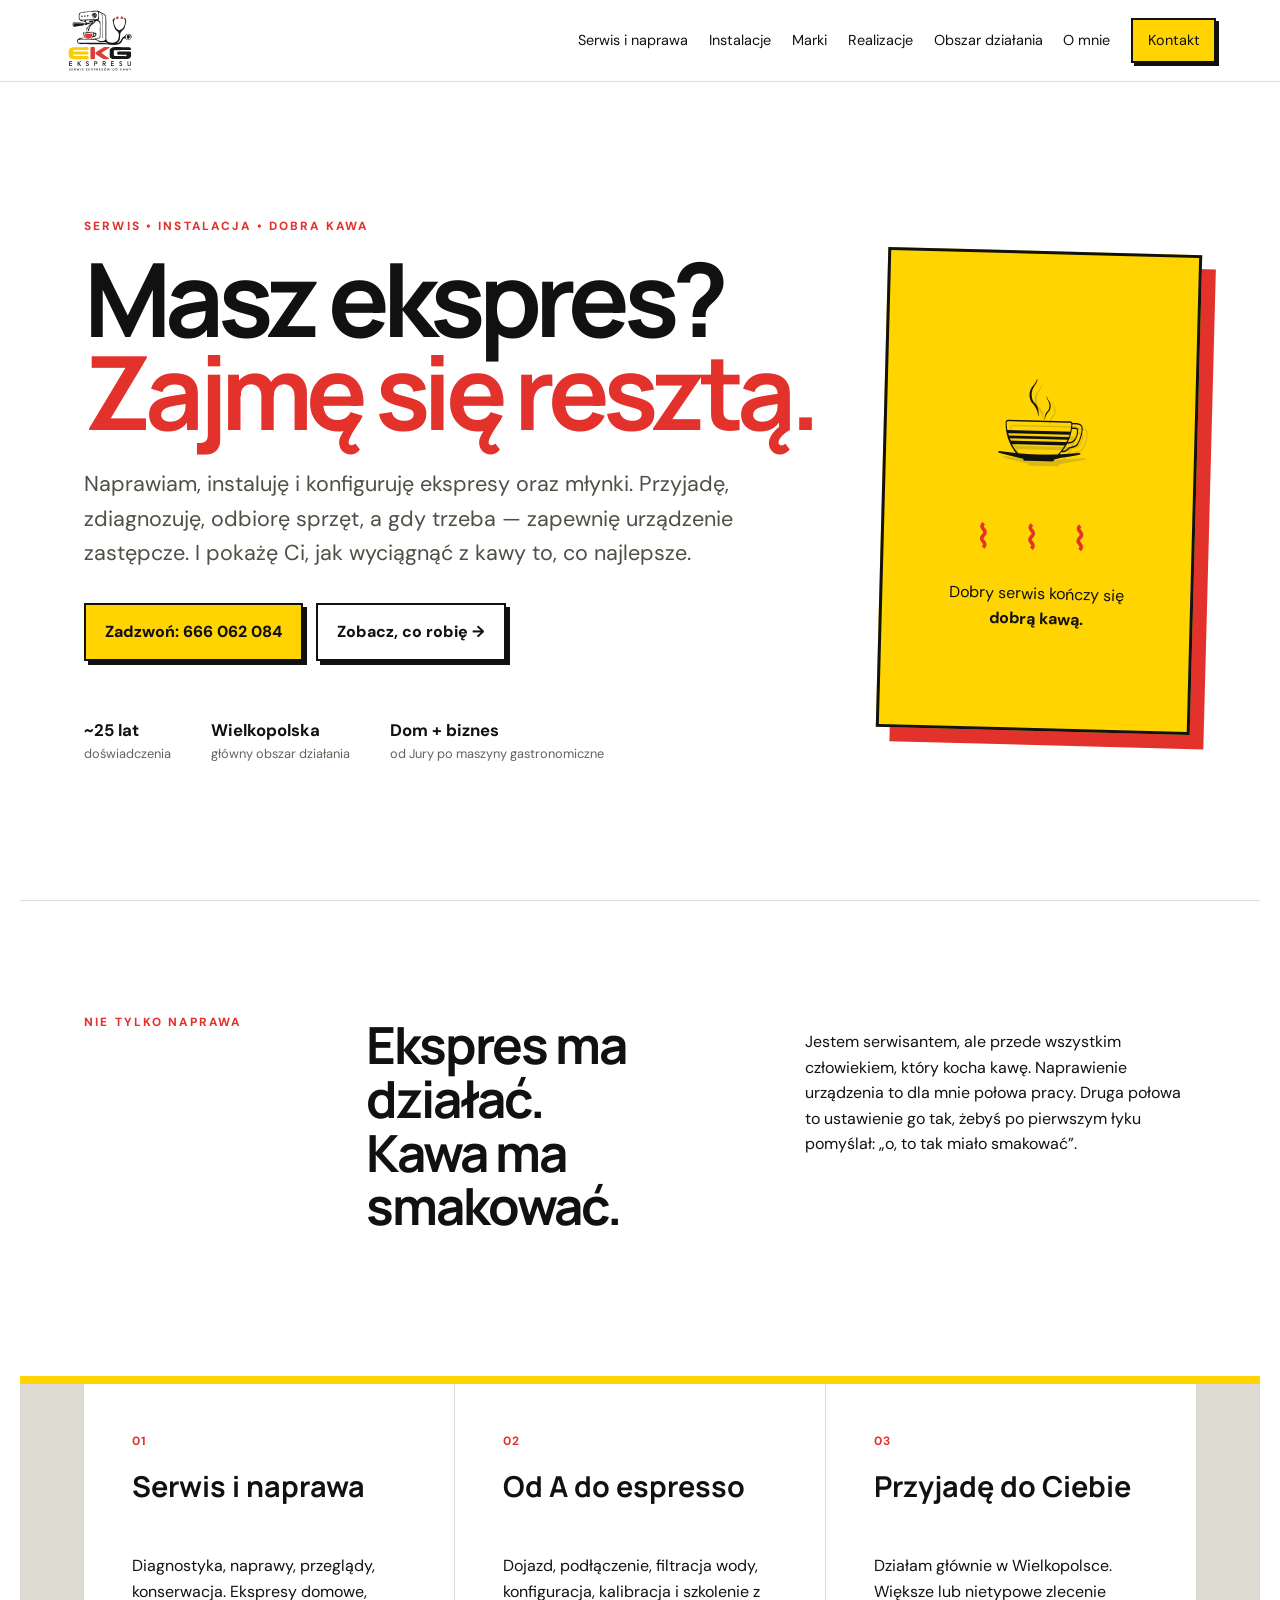
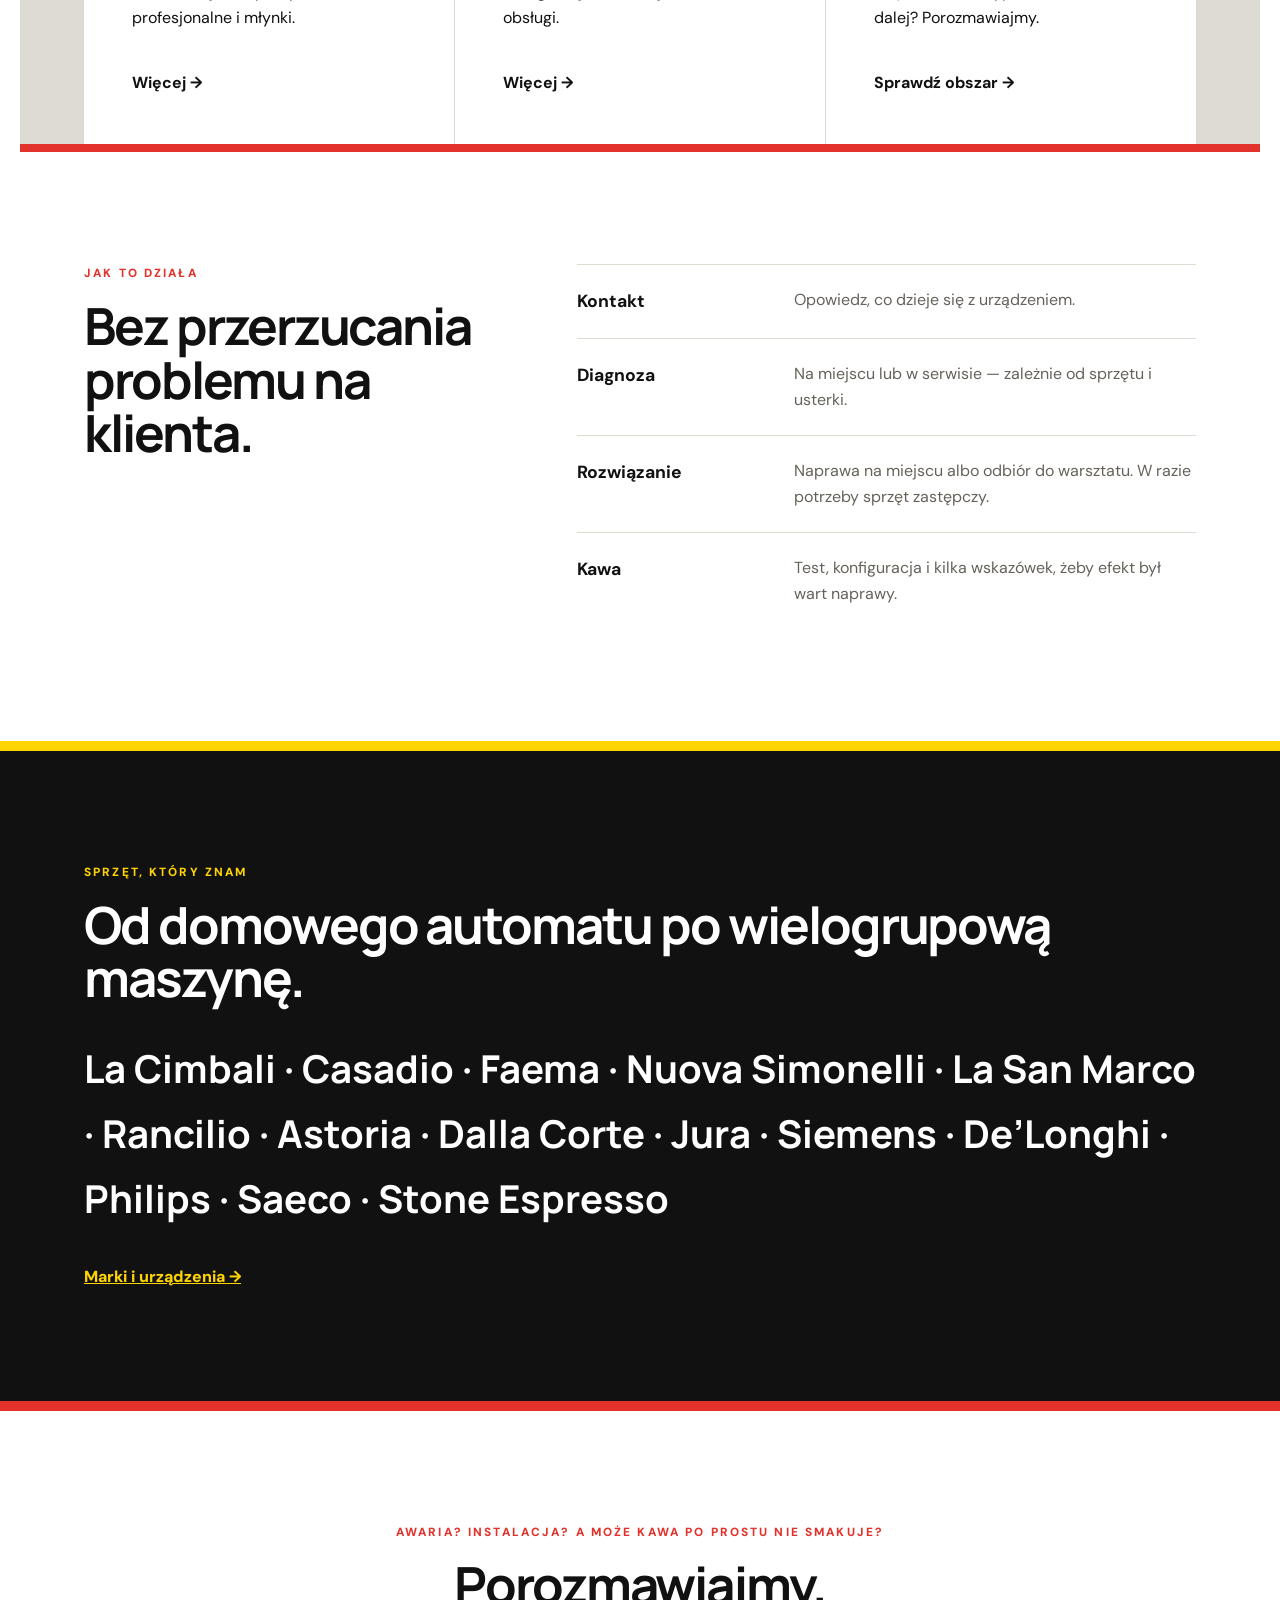
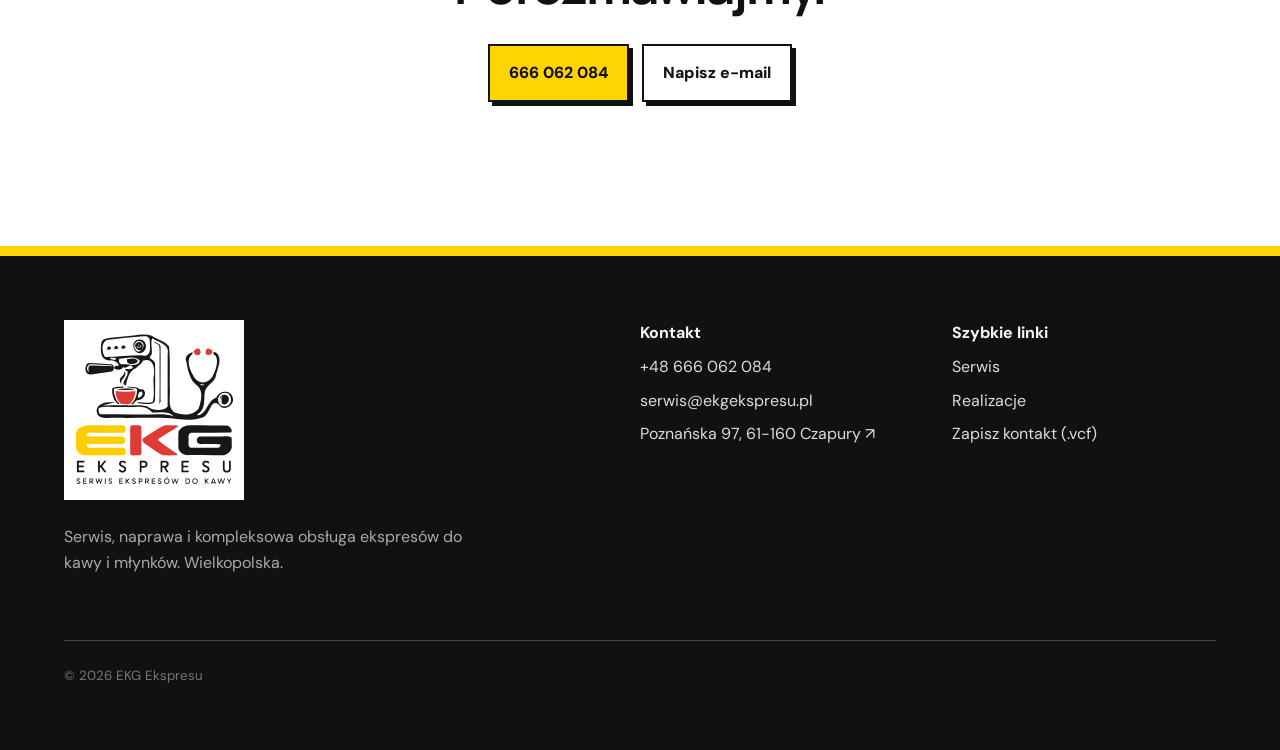
==== index.html @ e3f35ef1 "Zapisz początkową wersję strony z logo EKG Ekspresu" ====
<!doctype html><html lang="pl"><head><meta charset="utf-8"><meta name="viewport" content="width=device-width,initial-scale=1"><link rel="stylesheet" href="assets/css/style.css"><link rel="icon" href="data:image/svg+xml,<svg xmlns=%22http://www.w3.org/2000/svg%22 viewBox=%220 0 100 100%22><text y=%22.9em%22 font-size=%2290%22>☕</text></svg>"><script defer src="assets/js/main.js"></script><title>EKG Ekspresu — serwis ekspresów do kawy | Wielkopolska</title><meta name="description" content="Serwis, naprawa, instalacja i kompleksowa obsługa ekspresów do kawy i młynków. Prawie 25 lat doświadczenia. Wielkopolska."><link rel="canonical" href="https://ekgekspresu.pl/"><meta property="og:title" content="EKG Ekspresu — serwis ekspresów do kawy | Wielkopolska"><meta property="og:description" content="Serwis, naprawa, instalacja i kompleksowa obsługa ekspresów do kawy i młynków. Prawie 25 lat doświadczenia. Wielkopolska."><meta property="og:type" content="website"><meta property="og:url" content="https://ekgekspresu.pl/"><script type="application/ld+json">{"@context":"https://schema.org","@type":"LocalBusiness","name":"EKG Ekspresu","url":"https://ekgekspresu.pl","telephone":"+48666062084","email":"serwis@ekgekspresu.pl","address":{"@type":"PostalAddress","streetAddress":"Poznańska 97","postalCode":"61-160","addressLocality":"Czapury","addressCountry":"PL"},"areaServed":{"@type":"AdministrativeArea","name":"Wielkopolskie"},"description":"Serwis, naprawa, instalacja i kompleksowa obsługa ekspresów do kawy oraz młynków."}</script></head><body><header><a class="brand" href="index.html" aria-label="EKG Ekspresu — strona główna"><img class="brand-logo" src="assets/img/logo.svg" alt="EKG Ekspresu" width="1254" height="1254"></a><button class="menu" aria-label="Otwórz menu" aria-expanded="false">☰</button><nav><a href="serwis.html">Serwis i naprawa</a><a href="instalacje.html">Instalacje</a><a href="marki.html">Marki</a><a href="realizacje.html">Realizacje</a><a href="obszar.html">Obszar działania</a><a href="o-mnie.html">O mnie</a><a class="nav-cta" href="kontakt.html">Kontakt</a></nav></header><main>
<section class="hero"><div><p class="eyebrow">SERWIS • INSTALACJA • DOBRA KAWA</p><h1>Masz ekspres?<br><em>Zajmę się resztą.</em></h1><p class="lead">Naprawiam, instaluję i konfiguruję ekspresy oraz młynki. Przyjadę, zdiagnozuję, odbiorę sprzęt, a gdy trzeba — zapewnię urządzenie zastępcze. I pokażę Ci, jak wyciągnąć z kawy to, co najlepsze.</p><div class="actions"><a class="btn primary" href="tel:+48666062084">Zadzwoń: 666 062 084</a><a class="btn" href="serwis.html">Zobacz, co robię →</a></div><div class="stats"><div><b>~25 lat</b><span>doświadczenia</span></div><div><b>Wielkopolska</b><span>główny obszar działania</span></div><div><b>Dom + biznes</b><span>od Jury po maszyny gastronomiczne</span></div></div></div><div class="hero-art"><div class="cup">☕</div><span class="steam">⌇ ⌇ ⌇</span><p>Dobry serwis kończy się<br><strong>dobrą kawą.</strong></p></div></section>
<section class="intro"><p class="eyebrow">NIE TYLKO NAPRAWA</p><h2>Ekspres ma działać.<br>Kawa ma smakować.</h2><p>Jestem serwisantem, ale przede wszystkim człowiekiem, który kocha kawę. Naprawienie urządzenia to dla mnie połowa pracy. Druga połowa to ustawienie go tak, żebyś po pierwszym łyku pomyślał: „o, to tak miało smakować”.</p></section>
<section class="cards"><a href="serwis.html" class="card"><span>01</span><h3>Serwis i naprawa</h3><p>Diagnostyka, naprawy, przeglądy, konserwacja. Ekspresy domowe, profesjonalne i młynki.</p><b>Więcej →</b></a><a href="instalacje.html" class="card"><span>02</span><h3>Od A do espresso</h3><p>Dojazd, podłączenie, filtracja wody, konfiguracja, kalibracja i szkolenie z obsługi.</p><b>Więcej →</b></a><a href="obszar.html" class="card"><span>03</span><h3>Przyjadę do Ciebie</h3><p>Działam głównie w Wielkopolsce. Większe lub nietypowe zlecenie dalej? Porozmawiajmy.</p><b>Sprawdź obszar →</b></a></section>
<section class="process"><div><p class="eyebrow">JAK TO DZIAŁA</p><h2>Bez przerzucania problemu na klienta.</h2></div><ol><li><b>Kontakt</b><span>Opowiedz, co dzieje się z urządzeniem.</span></li><li><b>Diagnoza</b><span>Na miejscu lub w serwisie — zależnie od sprzętu i usterki.</span></li><li><b>Rozwiązanie</b><span>Naprawa na miejscu albo odbiór do warsztatu. W razie potrzeby sprzęt zastępczy.</span></li><li><b>Kawa</b><span>Test, konfiguracja i kilka wskazówek, żeby efekt był wart naprawy.</span></li></ol></section>
<section class="brands"><p class="eyebrow">SPRZĘT, KTÓRY ZNAM</p><h2>Od domowego automatu po wielogrupową maszynę.</h2><div class="brandcloud">La Cimbali · Casadio · Faema · Nuova Simonelli · La San Marco · Rancilio · Astoria · Dalla Corte · Jura · Siemens · De’Longhi · Philips · Saeco · Stone Espresso</div><a class="textlink" href="marki.html">Marki i urządzenia →</a></section>
<section class="cta"><p class="eyebrow">AWARIA? INSTALACJA? A MOŻE KAWA PO PROSTU NIE SMAKUJE?</p><h2>Porozmawiajmy.</h2><div class="actions"><a class="btn primary" href="tel:+48666062084">666 062 084</a><a class="btn" href="mailto:serwis@ekgekspresu.pl">Napisz e-mail</a></div></section></main><footer><div><a class="brand" href="index.html"><img class="brand-logo" src="assets/img/logo.svg" alt="EKG Ekspresu" width="1254" height="1254"></a><p>Serwis, naprawa i kompleksowa obsługa ekspresów do kawy i młynków. Wielkopolska.</p></div><div><strong>Kontakt</strong><a href="tel:+48666062084">+48 666 062 084</a><a href="mailto:serwis@ekgekspresu.pl">serwis@ekgekspresu.pl</a><a href="https://www.google.com/maps/search/?api=1&amp;query=Pozna%C5%84ska+97%2C+61-160+Czapury" target="_blank" rel="noopener noreferrer">Poznańska 97, 61-160 Czapury ↗</a></div><div><strong>Szybkie linki</strong><a href="serwis.html">Serwis</a><a href="realizacje.html">Realizacje</a><a href="kontakt.vcf" download>Zapisz kontakt (.vcf)</a></div><small>© <span id="year"></span> EKG Ekspresu</small></footer></body></html>
---- assets/css/style.css ----
@import url('https://fonts.googleapis.com/css2?family=DM+Sans:wght@400;500;600;700&family=Manrope:wght@600;700;800&display=swap');
:root{--ink:#111111;--paper:#ffffff;--cream:#fff9df;--yellow:#ffd400;--accent:#e3312b;--muted:#66625b;--line:#dedbd2;--dark:#111111}*{box-sizing:border-box}html{scroll-behavior:smooth}body{margin:0;background:var(--paper);color:var(--ink);font-family:'DM Sans',system-ui,sans-serif;line-height:1.6}header{height:82px;display:flex;align-items:center;justify-content:space-between;padding:0 5vw;border-bottom:1px solid var(--line);position:sticky;top:0;background:rgba(255,255,255,.96);backdrop-filter:blur(12px);z-index:20}.brand{font-family:Manrope,sans-serif;font-weight:800;font-size:1.25rem;color:var(--ink);text-decoration:none}.pulse{color:var(--accent)}nav{display:flex;gap:1.3rem;align-items:center}nav a{color:var(--ink);text-decoration:none;font-size:.9rem}.nav-cta{border:2px solid var(--ink);padding:.55rem .9rem;background:var(--yellow);box-shadow:3px 3px 0 var(--ink)}.menu{display:none;background:none;border:0;font-size:1.6rem}.hero,.subhero,.intro,.cards,.process,.brands,.cta,.servicegrid,.twocol,.note,.gallery,.mapwrap,.story,.contactgrid,.contacttip,.quote{max-width:1240px;margin:auto;padding:7rem 5vw}.hero{min-height:calc(100vh - 82px);display:grid;grid-template-columns:1.4fr .6fr;gap:4rem;align-items:center}.eyebrow{font-size:.74rem;letter-spacing:.18em;font-weight:800;color:var(--accent);margin:0 0 1rem}.hero h1,.subhero h1{font-family:Manrope,sans-serif;font-size:clamp(3.4rem,8vw,7.8rem);line-height:.91;letter-spacing:-.065em;margin:.1em 0 .28em}.subhero h1{font-size:clamp(3rem,7vw,6.6rem)}em{font-style:normal;color:var(--accent)}.lead{font-size:clamp(1.05rem,1.8vw,1.35rem);max-width:780px;color:#514d47}.actions{display:flex;gap:.8rem;flex-wrap:wrap;margin:2rem 0}.btn{display:inline-block;border:2px solid var(--ink);padding:.9rem 1.2rem;color:var(--ink);text-decoration:none;font-weight:800;background:white;box-shadow:4px 4px 0 var(--ink);transition:transform .15s,box-shadow .15s}.btn:hover{transform:translate(2px,2px);box-shadow:2px 2px 0 var(--ink)}.btn.primary{background:var(--yellow);color:var(--ink)}.stats{display:flex;gap:2.5rem;margin-top:3.5rem}.stats div{display:flex;flex-direction:column}.stats b{font-size:1.05rem}.stats span{font-size:.8rem;color:var(--muted)}.hero-art{height:480px;background:var(--yellow);color:var(--ink);border:3px solid var(--ink);display:flex;flex-direction:column;align-items:center;justify-content:center;transform:rotate(1.5deg);box-shadow:14px 14px 0 var(--accent)}.cup{font-size:7rem}.steam{font-size:2rem;letter-spacing:.4em;color:var(--accent);font-weight:800}.hero-art p{text-align:center}.intro{display:grid;grid-template-columns:.6fr 1fr 1fr;gap:3rem;border-top:1px solid var(--line)}h2{font-family:Manrope,sans-serif;font-size:clamp(2rem,4vw,3.5rem);line-height:1.05;letter-spacing:-.04em;margin:.1em 0 .6em}.cards{display:grid;grid-template-columns:repeat(3,1fr);gap:1px;background:var(--line);padding-top:0;padding-bottom:0}.card{background:var(--paper);padding:3rem;color:var(--ink);text-decoration:none;min-height:360px;display:flex;flex-direction:column}.card span,.worktext span{font-size:.75rem;color:var(--accent);font-weight:700;letter-spacing:.12em}.card h3{font-family:Manrope;font-size:1.8rem;margin-top:auto}.card b{margin-top:1.5rem}.process{display:grid;grid-template-columns:.8fr 1.2fr;gap:5rem}.process ol{list-style:none;margin:0;padding:0;counter-reset:x}.process li{padding:1.4rem 0;border-top:1px solid var(--line);display:grid;grid-template-columns:1fr 2fr;gap:1rem}.process li b{font-size:1.1rem}.process li span{color:var(--muted)}.brands{background:var(--dark);color:white;max-width:none;padding-left:max(5vw,calc((100vw - 1240px)/2 + 5vw));padding-right:max(5vw,calc((100vw - 1240px)/2 + 5vw))}.brandcloud{font-family:Manrope;font-weight:700;font-size:clamp(1.5rem,3vw,2.6rem);line-height:1.7;color:#d8d0c4}.textlink{display:inline-block;margin-top:2rem;color:white}.cta{text-align:center}.cta .actions{justify-content:center}.subhero{padding-bottom:4rem}.servicegrid{display:grid;grid-template-columns:repeat(2,1fr);gap:1px;background:var(--line);padding-top:0;padding-bottom:0}.servicegrid article{background:var(--paper);padding:3rem}.servicegrid h2{font-size:2rem}.twocol{display:grid;grid-template-columns:1fr 1fr;gap:5rem}.brandlist{display:flex;flex-wrap:wrap;gap:.7rem}.brandlist span{border:2px solid var(--ink);padding:.8rem 1rem;background:var(--yellow);font-weight:700}.note{padding-top:1rem;color:var(--muted);font-size:.9rem}.quote blockquote{font-family:Manrope;font-size:clamp(2rem,5vw,4rem);line-height:1.1;margin:0;border-left:8px solid var(--accent);padding-left:2rem}.gallery{display:grid;gap:3rem}.work{display:grid;grid-template-columns:1fr 1fr 1.2fr;gap:1px;background:var(--line)}.placeholder{min-height:330px;background:var(--yellow);border:2px solid var(--ink);display:flex;align-items:center;justify-content:center;flex-direction:column;font-family:Manrope;font-size:2rem}.placeholder small{font:400 .8rem 'DM Sans';color:var(--muted)}.worktext{background:var(--paper);padding:2rem}.worktext h2{font-size:1.8rem}.mapwrap{display:grid;grid-template-columns:1.2fr .8fr;gap:4rem;align-items:center}.map{height:520px;background:#fff7c2;position:relative;overflow:hidden;border:1px solid var(--line)}.region{position:absolute;inset:18% 13%;border:4px solid var(--accent);background:rgba(255,212,0,.38);border-radius:47% 53% 56% 44%;display:grid;place-items:center;font:800 2rem Manrope;color:#8d8477;transform:rotate(-7deg)}.pin{position:absolute;background:var(--ink);color:white;padding:.35rem .55rem;font-size:.75rem;z-index:2}.p1{left:47%;top:43%}.p2{left:52%;top:52%}.p3{left:28%;top:25%}.story{display:grid;grid-template-columns:.8fr 1.2fr;gap:5rem}.portrait{min-height:600px;background:var(--yellow);color:var(--ink);border:3px solid var(--ink);box-shadow:12px 12px 0 var(--accent);display:grid;place-items:center;text-align:center;font:800 2rem Manrope}.portrait small{font:400 .8rem 'DM Sans';color:#aaa}.story h2{font-size:3rem}.signature{font:700 1.5rem Manrope;margin-top:3rem}.signature span{font-size:.9rem;color:var(--accent)}.contactgrid{display:grid;grid-template-columns:1fr 1fr;gap:1px;background:var(--line);padding-top:0;padding-bottom:0}.contactgrid>a,.contactgrid>div{background:var(--paper);padding:3rem;display:flex;flex-direction:column;text-decoration:none;color:var(--ink)}.contactgrid span{font-size:.72rem;letter-spacing:.15em;color:var(--accent);font-weight:700}.contactgrid b{font:700 clamp(1.3rem,2.5vw,2rem) Manrope;margin:.6rem 0}.contactgrid small{color:var(--muted)}footer{background:var(--dark);color:#f7f7f7;border-top:10px solid var(--yellow);padding:4rem 5vw;display:grid;grid-template-columns:2fr 1fr 1fr;gap:3rem}footer .brand{color:white}footer div{display:flex;flex-direction:column;gap:.5rem}footer a{color:#ddd;text-decoration:none}footer p{max-width:430px;color:#aaa}footer small{grid-column:1/-1;border-top:1px solid #444;padding-top:1.5rem;color:#777}
@media(max-width:900px){header{height:70px}.menu{display:block}nav{display:none;position:absolute;top:70px;left:0;right:0;background:var(--paper);padding:1.5rem 5vw;flex-direction:column;align-items:stretch;border-bottom:1px solid var(--line)}nav.open{display:flex}.hero{grid-template-columns:1fr;padding-top:4rem}.hero-art{height:300px}.stats{gap:1rem;flex-wrap:wrap}.intro,.process,.twocol,.mapwrap,.story{grid-template-columns:1fr}.cards,.servicegrid{grid-template-columns:1fr}.work{grid-template-columns:1fr 1fr}.worktext{grid-column:1/-1}.contactgrid{grid-template-columns:1fr}.portrait{min-height:420px}footer{grid-template-columns:1fr}.hero,.subhero,.intro,.process,.brands,.cta,.servicegrid,.twocol,.note,.gallery,.mapwrap,.story,.contactgrid,.contacttip,.quote{padding-left:6vw;padding-right:6vw}}@media(max-width:560px){.hero h1,.subhero h1{font-size:3.25rem}.hero,.subhero,.intro,.process,.brands,.cta,.twocol,.note,.gallery,.mapwrap,.story,.contacttip,.quote{padding-top:4.5rem;padding-bottom:4.5rem}.stats{display:grid;grid-template-columns:1fr 1fr}.work{grid-template-columns:1fr}.worktext{grid-column:auto}.placeholder{min-height:240px}.story h2{font-size:2.2rem}.map{height:360px}.contactgrid>a,.contactgrid>div,.card,.servicegrid article{padding:2rem}footer{padding:3rem 6vw}}

/* Identyfikacja v2: żółty / czerwony / czarny / biały */
.brand{letter-spacing:-.035em}.brand .pulse{display:inline-block;background:var(--accent);color:white;padding:.08em .28em;transform:skew(-6deg);margin-right:.12em}.hero h1 em,.subhero h1 em{color:var(--accent)}.hero-art .cup{filter:grayscale(1);text-shadow:5px 5px 0 rgba(227,49,43,.22)}.cards{border-top:8px solid var(--yellow);border-bottom:8px solid var(--accent)}.card:hover{background:var(--cream)}.brands{border-top:10px solid var(--yellow);border-bottom:10px solid var(--accent)}.brands .eyebrow{color:var(--yellow)}.brands .brandcloud{color:white}.textlink{color:var(--yellow);font-weight:800}.quote blockquote{border-left-color:var(--accent)}::selection{background:var(--yellow);color:var(--ink)}

/* OpenStreetMap */
.osm-map{background:#eee;border:3px solid var(--ink);box-shadow:8px 8px 0 var(--yellow);height:auto;min-height:520px;display:flex;flex-direction:column;overflow:hidden}
.osm-map iframe{display:block;width:100%;height:480px;border:0;flex:1;min-height:480px}
.map-credit{margin:0;padding:.75rem 1rem;background:var(--paper);border-top:2px solid var(--ink);font-size:.82rem}
.map-credit a{color:var(--ink);font-weight:800;text-decoration:none}
.map-credit a:hover{text-decoration:underline}
@media(max-width:560px){.osm-map{min-height:390px}.osm-map iframe{height:350px;min-height:350px}}

/* Oryginalne logo EKG Ekspresu */
.brand{display:inline-flex;align-items:center;flex-shrink:0;line-height:1}
.brand-logo{display:block;width:72px;height:auto;aspect-ratio:1;object-fit:contain}
footer .brand{align-self:flex-start}
footer .brand-logo{width:180px}
@media(max-width:1100px) and (min-width:901px){nav{gap:.7rem}nav a{font-size:.8rem}}
@media(max-width:900px){header .brand-logo{width:62px}}
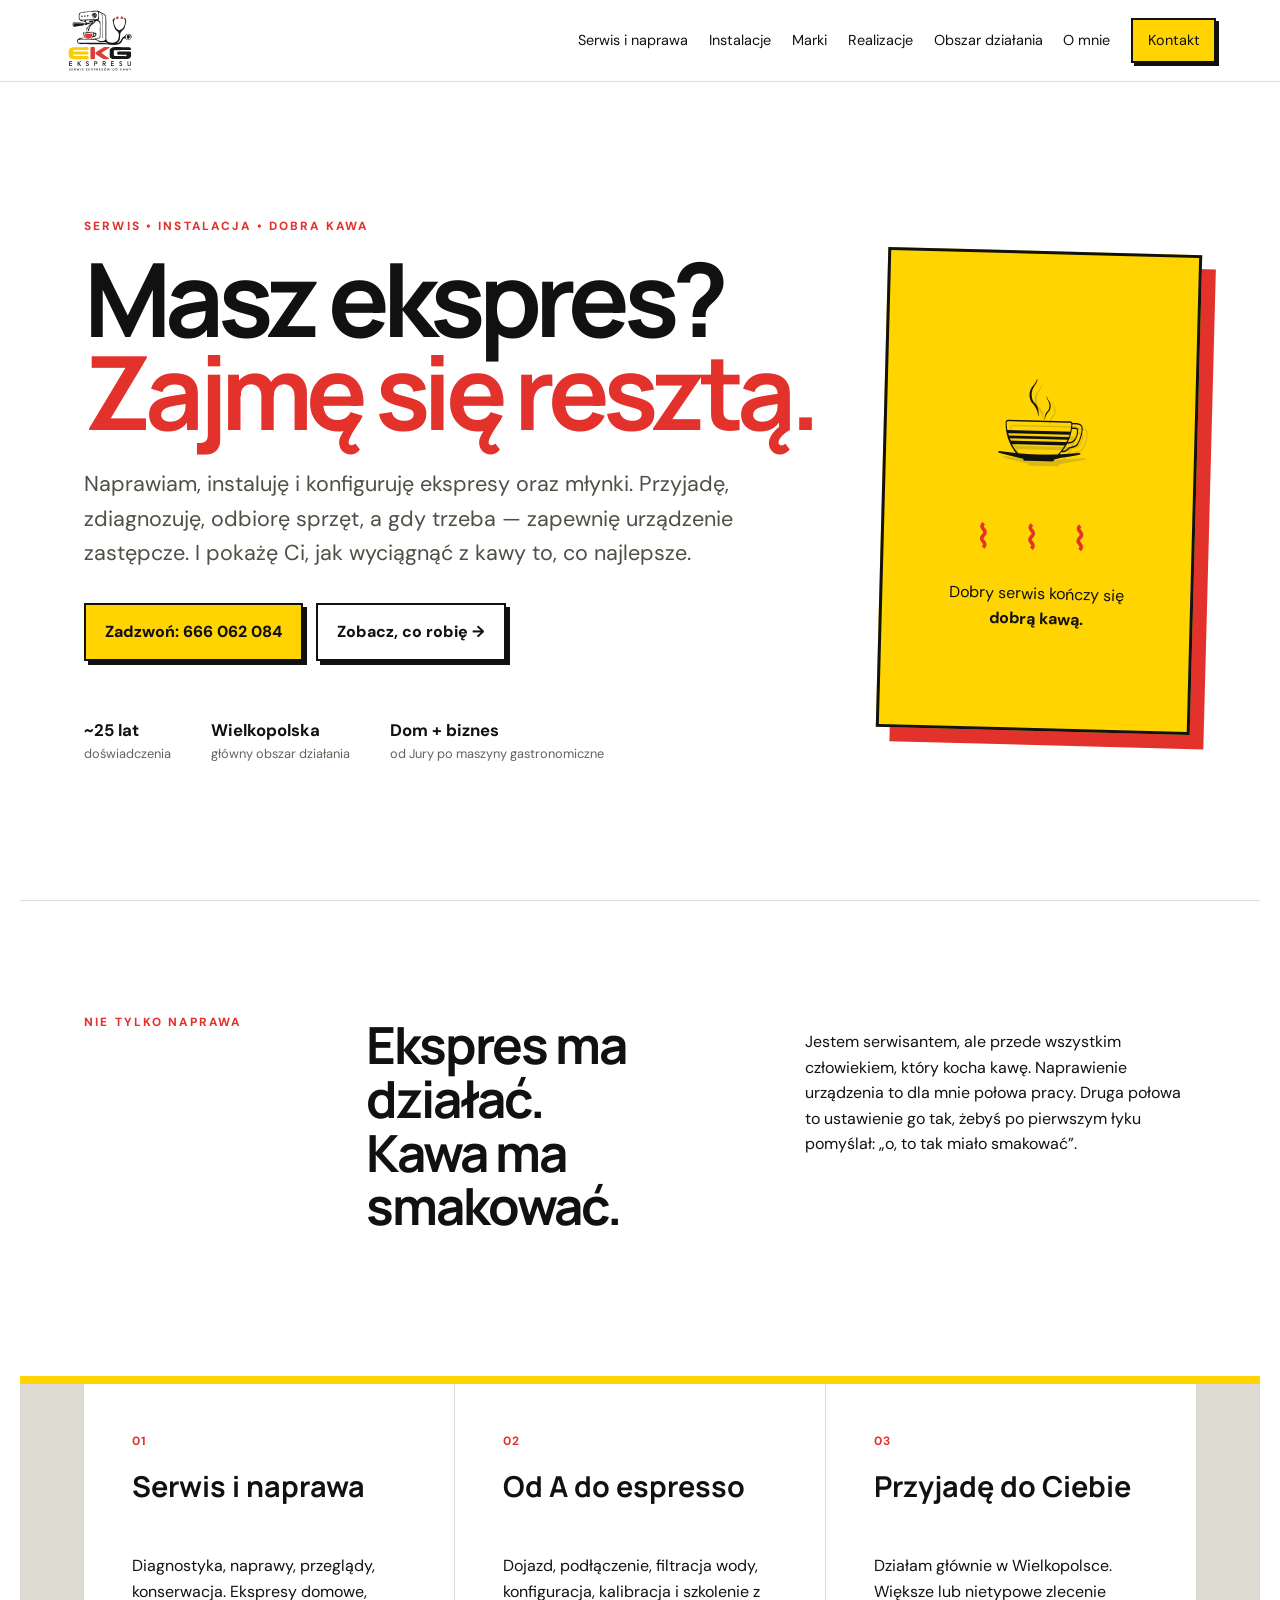
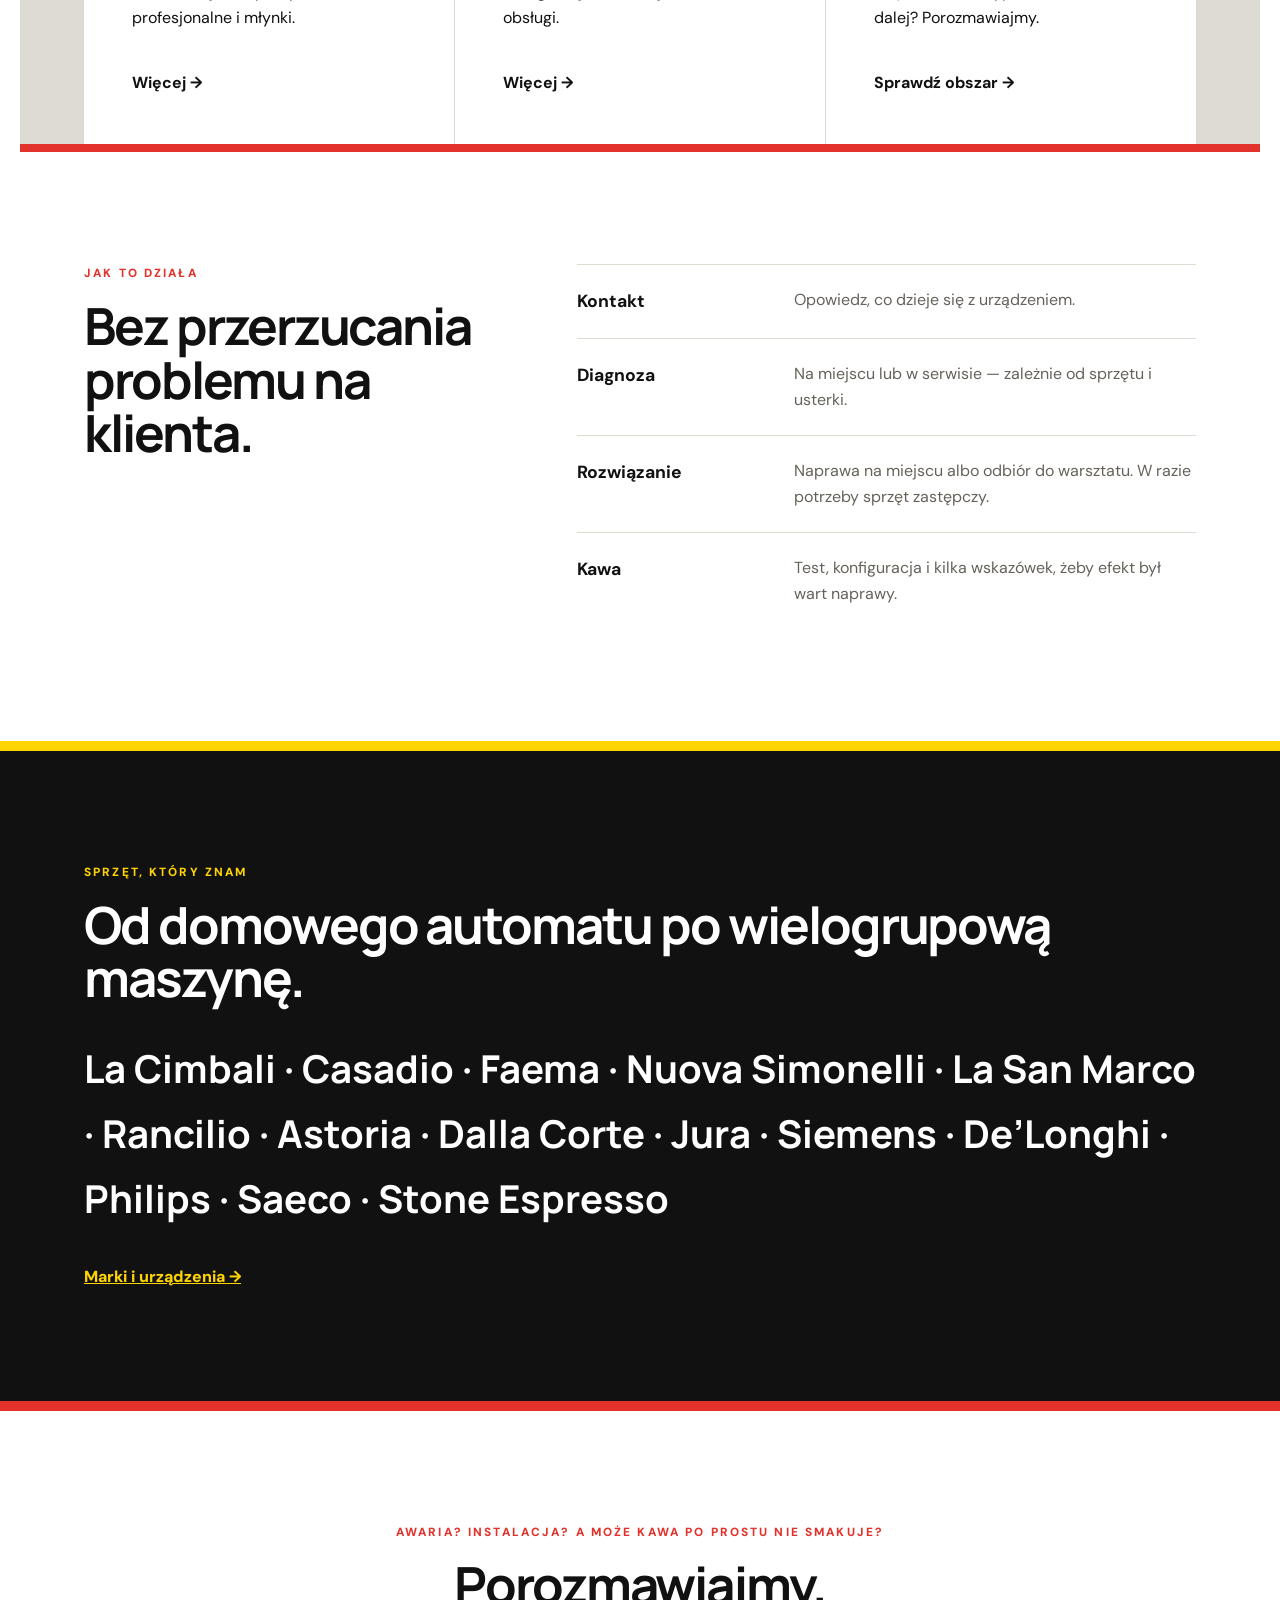
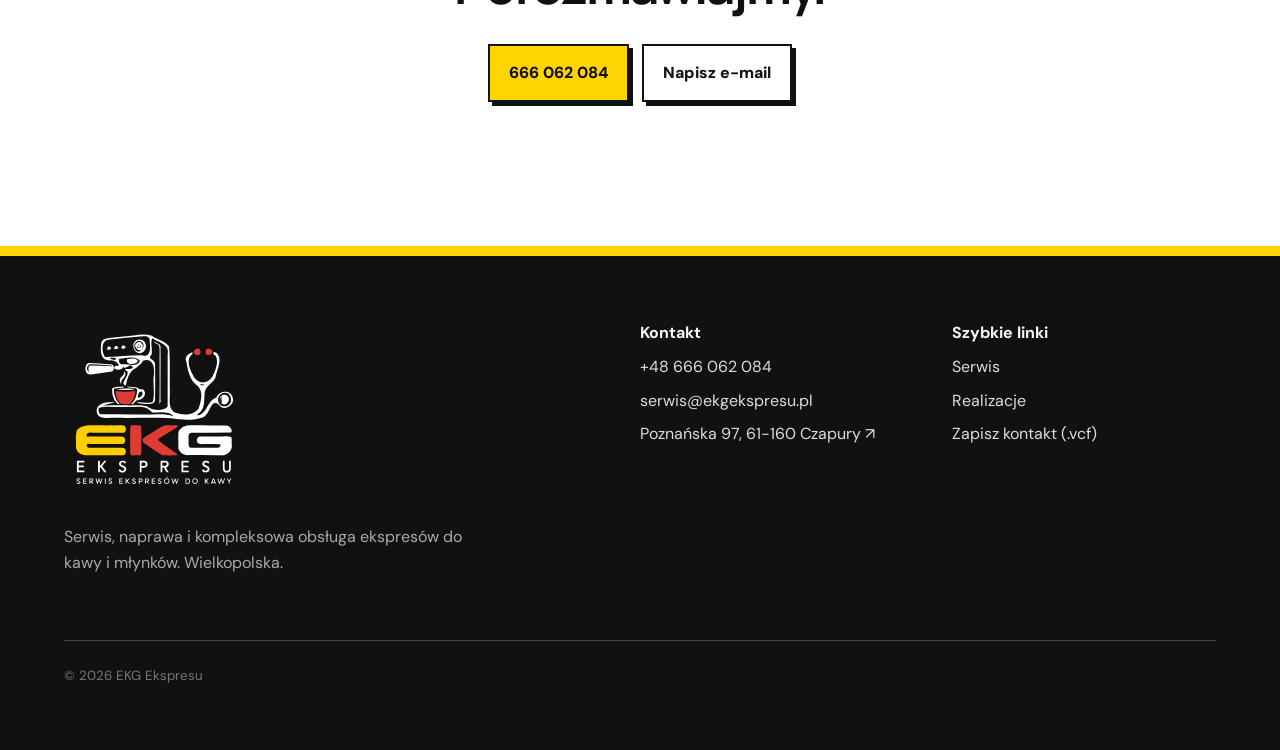
==== commit 0324cca1: "Dodaj logo na czarnym tle z białymi elementami w stopce" ====
--- a/index.html
+++ b/index.html
@@ -4,4 +4,4 @@
 <section class="cards"><a href="serwis.html" class="card"><span>01</span><h3>Serwis i naprawa</h3><p>Diagnostyka, naprawy, przeglądy, konserwacja. Ekspresy domowe, profesjonalne i młynki.</p><b>Więcej →</b></a><a href="instalacje.html" class="card"><span>02</span><h3>Od A do espresso</h3><p>Dojazd, podłączenie, filtracja wody, konfiguracja, kalibracja i szkolenie z obsługi.</p><b>Więcej →</b></a><a href="obszar.html" class="card"><span>03</span><h3>Przyjadę do Ciebie</h3><p>Działam głównie w Wielkopolsce. Większe lub nietypowe zlecenie dalej? Porozmawiajmy.</p><b>Sprawdź obszar →</b></a></section>
 <section class="process"><div><p class="eyebrow">JAK TO DZIAŁA</p><h2>Bez przerzucania problemu na klienta.</h2></div><ol><li><b>Kontakt</b><span>Opowiedz, co dzieje się z urządzeniem.</span></li><li><b>Diagnoza</b><span>Na miejscu lub w serwisie — zależnie od sprzętu i usterki.</span></li><li><b>Rozwiązanie</b><span>Naprawa na miejscu albo odbiór do warsztatu. W razie potrzeby sprzęt zastępczy.</span></li><li><b>Kawa</b><span>Test, konfiguracja i kilka wskazówek, żeby efekt był wart naprawy.</span></li></ol></section>
 <section class="brands"><p class="eyebrow">SPRZĘT, KTÓRY ZNAM</p><h2>Od domowego automatu po wielogrupową maszynę.</h2><div class="brandcloud">La Cimbali · Casadio · Faema · Nuova Simonelli · La San Marco · Rancilio · Astoria · Dalla Corte · Jura · Siemens · De’Longhi · Philips · Saeco · Stone Espresso</div><a class="textlink" href="marki.html">Marki i urządzenia →</a></section>
-<section class="cta"><p class="eyebrow">AWARIA? INSTALACJA? A MOŻE KAWA PO PROSTU NIE SMAKUJE?</p><h2>Porozmawiajmy.</h2><div class="actions"><a class="btn primary" href="tel:+48666062084">666 062 084</a><a class="btn" href="mailto:serwis@ekgekspresu.pl">Napisz e-mail</a></div></section></main><footer><div><a class="brand" href="index.html"><img class="brand-logo" src="assets/img/logo.svg" alt="EKG Ekspresu" width="1254" height="1254"></a><p>Serwis, naprawa i kompleksowa obsługa ekspresów do kawy i młynków. Wielkopolska.</p></div><div><strong>Kontakt</strong><a href="tel:+48666062084">+48 666 062 084</a><a href="mailto:serwis@ekgekspresu.pl">serwis@ekgekspresu.pl</a><a href="https://www.google.com/maps/search/?api=1&amp;query=Pozna%C5%84ska+97%2C+61-160+Czapury" target="_blank" rel="noopener noreferrer">Poznańska 97, 61-160 Czapury ↗</a></div><div><strong>Szybkie linki</strong><a href="serwis.html">Serwis</a><a href="realizacje.html">Realizacje</a><a href="kontakt.vcf" download>Zapisz kontakt (.vcf)</a></div><small>© <span id="year"></span> EKG Ekspresu</small></footer></body></html>+<section class="cta"><p class="eyebrow">AWARIA? INSTALACJA? A MOŻE KAWA PO PROSTU NIE SMAKUJE?</p><h2>Porozmawiajmy.</h2><div class="actions"><a class="btn primary" href="tel:+48666062084">666 062 084</a><a class="btn" href="mailto:serwis@ekgekspresu.pl">Napisz e-mail</a></div></section></main><footer><div><a class="brand" href="index.html"><img class="brand-logo" src="assets/img/logo-footer.svg" alt="EKG Ekspresu" width="1254" height="1254"></a><p>Serwis, naprawa i kompleksowa obsługa ekspresów do kawy i młynków. Wielkopolska.</p></div><div><strong>Kontakt</strong><a href="tel:+48666062084">+48 666 062 084</a><a href="mailto:serwis@ekgekspresu.pl">serwis@ekgekspresu.pl</a><a href="https://www.google.com/maps/search/?api=1&amp;query=Pozna%C5%84ska+97%2C+61-160+Czapury" target="_blank" rel="noopener noreferrer">Poznańska 97, 61-160 Czapury ↗</a></div><div><strong>Szybkie linki</strong><a href="serwis.html">Serwis</a><a href="realizacje.html">Realizacje</a><a href="kontakt.vcf" download>Zapisz kontakt (.vcf)</a></div><small>© <span id="year"></span> EKG Ekspresu</small></footer></body></html>
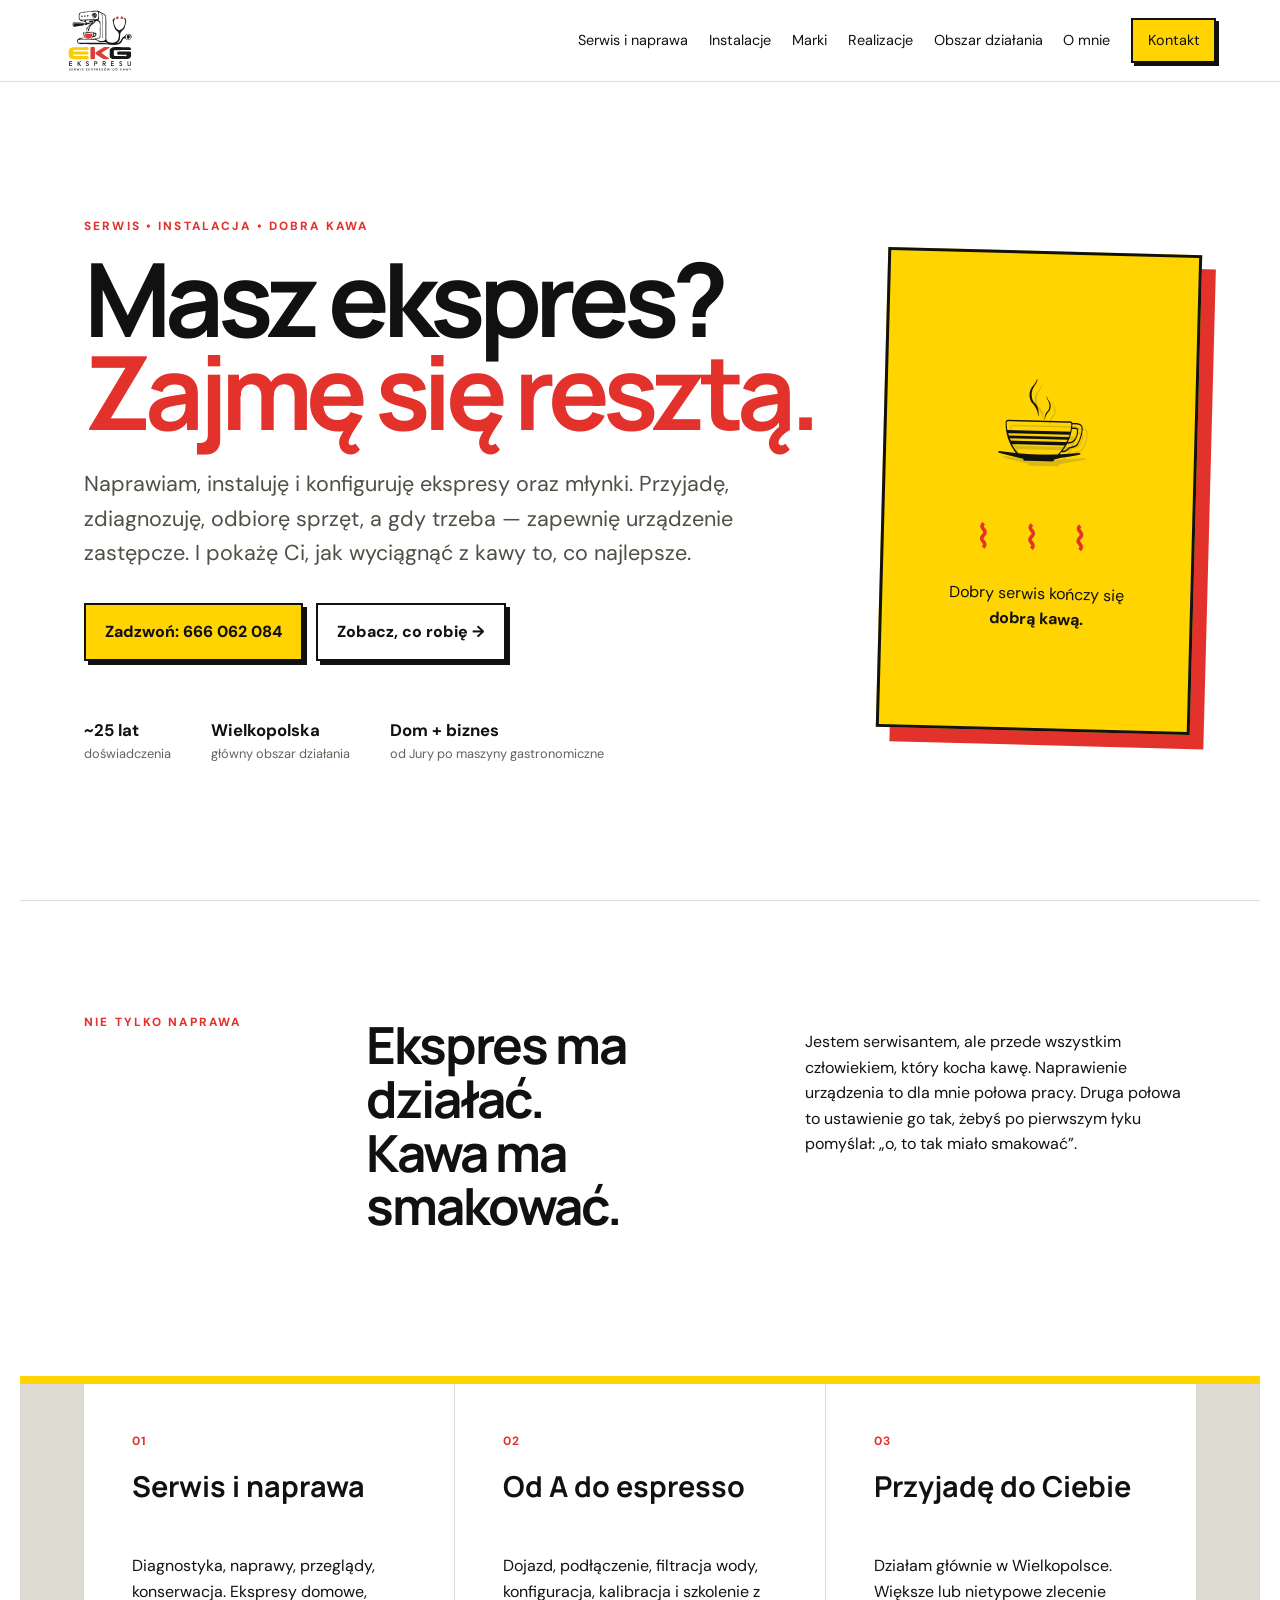
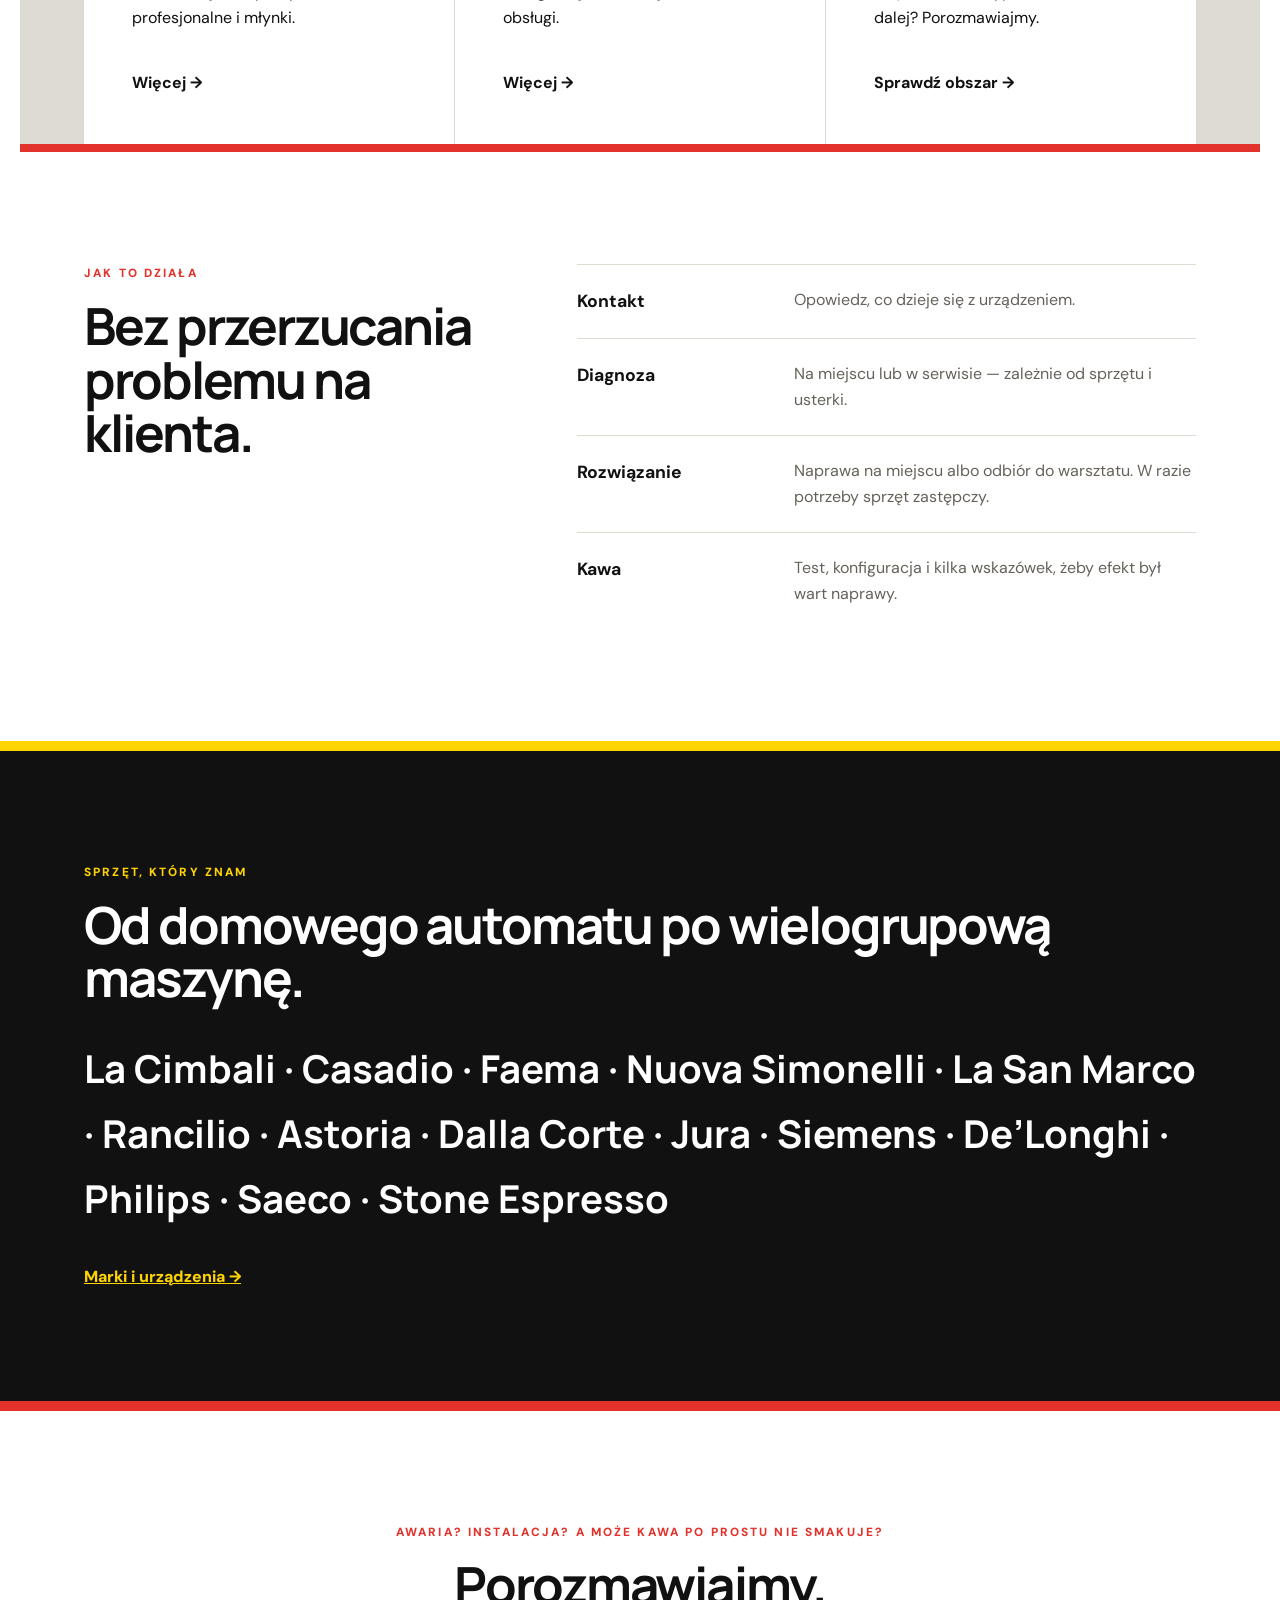
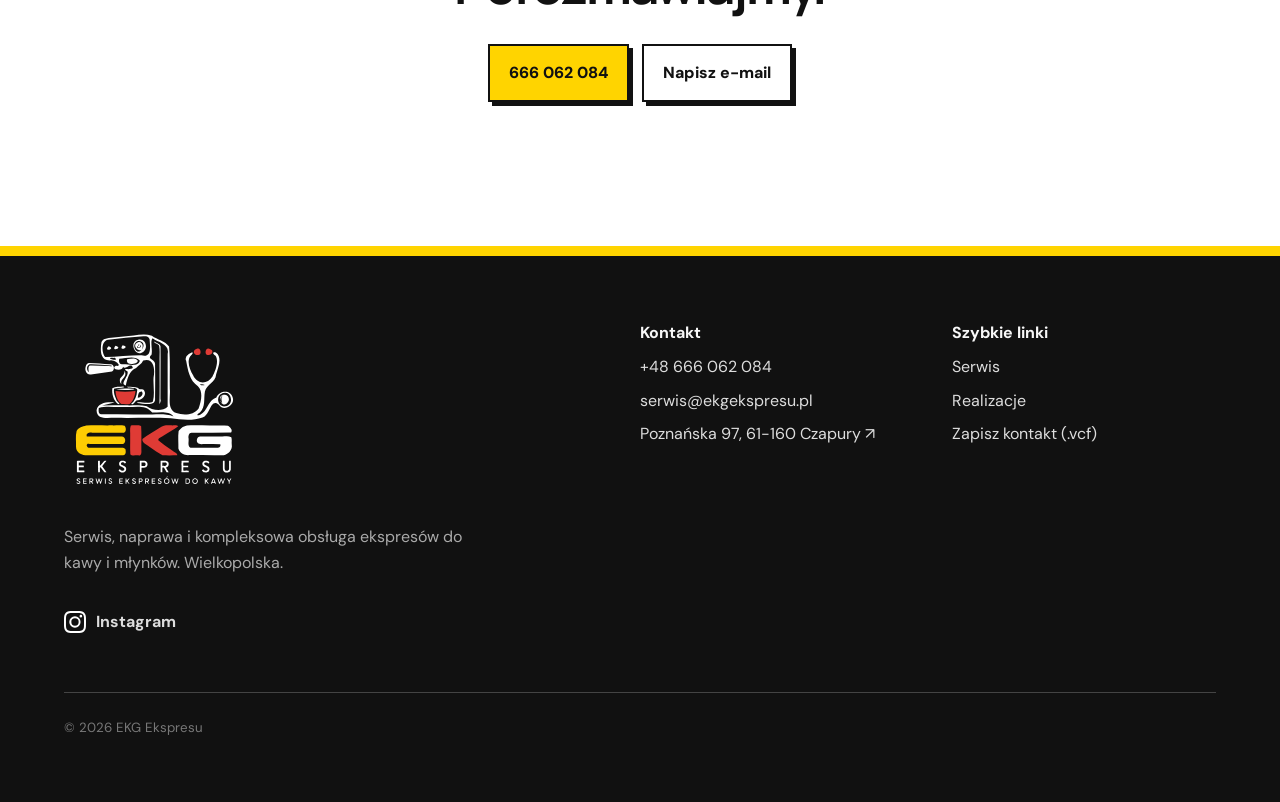
==== commit f895f7b6: "Dodaj Instagram w stopce oraz ikony Instagrama i Facebooka" ====
--- a/index.html
+++ b/index.html
@@ -4,4 +4,4 @@
 <section class="cards"><a href="serwis.html" class="card"><span>01</span><h3>Serwis i naprawa</h3><p>Diagnostyka, naprawy, przeglądy, konserwacja. Ekspresy domowe, profesjonalne i młynki.</p><b>Więcej →</b></a><a href="instalacje.html" class="card"><span>02</span><h3>Od A do espresso</h3><p>Dojazd, podłączenie, filtracja wody, konfiguracja, kalibracja i szkolenie z obsługi.</p><b>Więcej →</b></a><a href="obszar.html" class="card"><span>03</span><h3>Przyjadę do Ciebie</h3><p>Działam głównie w Wielkopolsce. Większe lub nietypowe zlecenie dalej? Porozmawiajmy.</p><b>Sprawdź obszar →</b></a></section>
 <section class="process"><div><p class="eyebrow">JAK TO DZIAŁA</p><h2>Bez przerzucania problemu na klienta.</h2></div><ol><li><b>Kontakt</b><span>Opowiedz, co dzieje się z urządzeniem.</span></li><li><b>Diagnoza</b><span>Na miejscu lub w serwisie — zależnie od sprzętu i usterki.</span></li><li><b>Rozwiązanie</b><span>Naprawa na miejscu albo odbiór do warsztatu. W razie potrzeby sprzęt zastępczy.</span></li><li><b>Kawa</b><span>Test, konfiguracja i kilka wskazówek, żeby efekt był wart naprawy.</span></li></ol></section>
 <section class="brands"><p class="eyebrow">SPRZĘT, KTÓRY ZNAM</p><h2>Od domowego automatu po wielogrupową maszynę.</h2><div class="brandcloud">La Cimbali · Casadio · Faema · Nuova Simonelli · La San Marco · Rancilio · Astoria · Dalla Corte · Jura · Siemens · De’Longhi · Philips · Saeco · Stone Espresso</div><a class="textlink" href="marki.html">Marki i urządzenia →</a></section>
-<section class="cta"><p class="eyebrow">AWARIA? INSTALACJA? A MOŻE KAWA PO PROSTU NIE SMAKUJE?</p><h2>Porozmawiajmy.</h2><div class="actions"><a class="btn primary" href="tel:+48666062084">666 062 084</a><a class="btn" href="mailto:serwis@ekgekspresu.pl">Napisz e-mail</a></div></section></main><footer><div><a class="brand" href="index.html"><img class="brand-logo" src="assets/img/logo-footer.svg" alt="EKG Ekspresu" width="1254" height="1254"></a><p>Serwis, naprawa i kompleksowa obsługa ekspresów do kawy i młynków. Wielkopolska.</p></div><div><strong>Kontakt</strong><a href="tel:+48666062084">+48 666 062 084</a><a href="mailto:serwis@ekgekspresu.pl">serwis@ekgekspresu.pl</a><a href="https://www.google.com/maps/search/?api=1&amp;query=Pozna%C5%84ska+97%2C+61-160+Czapury" target="_blank" rel="noopener noreferrer">Poznańska 97, 61-160 Czapury ↗</a></div><div><strong>Szybkie linki</strong><a href="serwis.html">Serwis</a><a href="realizacje.html">Realizacje</a><a href="kontakt.vcf" download>Zapisz kontakt (.vcf)</a></div><small>© <span id="year"></span> EKG Ekspresu</small></footer></body></html>+<section class="cta"><p class="eyebrow">AWARIA? INSTALACJA? A MOŻE KAWA PO PROSTU NIE SMAKUJE?</p><h2>Porozmawiajmy.</h2><div class="actions"><a class="btn primary" href="tel:+48666062084">666 062 084</a><a class="btn" href="mailto:serwis@ekgekspresu.pl">Napisz e-mail</a></div></section></main><footer><div><a class="brand" href="index.html"><img class="brand-logo" src="assets/img/logo-footer.svg" alt="EKG Ekspresu" width="1254" height="1254"></a><p>Serwis, naprawa i kompleksowa obsługa ekspresów do kawy i młynków. Wielkopolska.</p><a class="social-link" href="https://www.instagram.com/ekgekspresu" target="_blank" rel="noopener noreferrer" aria-label="EKG Ekspresu na Instagramie"><img src="assets/icons/instagram.svg" alt="" width="22" height="22"><span>Instagram</span></a></div><div><strong>Kontakt</strong><a href="tel:+48666062084">+48 666 062 084</a><a href="mailto:serwis@ekgekspresu.pl">serwis@ekgekspresu.pl</a><a href="https://www.google.com/maps/search/?api=1&amp;query=Pozna%C5%84ska+97%2C+61-160+Czapury" target="_blank" rel="noopener noreferrer">Poznańska 97, 61-160 Czapury ↗</a></div><div><strong>Szybkie linki</strong><a href="serwis.html">Serwis</a><a href="realizacje.html">Realizacje</a><a href="kontakt.vcf" download>Zapisz kontakt (.vcf)</a></div><small>© <span id="year"></span> EKG Ekspresu</small></footer></body></html>
--- a/assets/css/style.css
+++ b/assets/css/style.css
@@ -20,3 +20,15 @@
 footer .brand-logo{width:180px}
 @media(max-width:1100px) and (min-width:901px){nav{gap:.7rem}nav a{font-size:.8rem}}
 @media(max-width:900px){header .brand-logo{width:62px}}
+
+/* Kod QR na stronie kontaktowej */
+.contactgrid>.contact-qr{grid-column:1/-1;display:flex;flex-direction:row;align-items:center;justify-content:space-between;gap:2rem}
+.contact-qr h2{font-size:clamp(1.8rem,3vw,2.5rem);margin-top:.5rem}
+.contact-qr p{color:var(--muted);margin-bottom:1.5rem}
+.contact-qr img{display:block;width:280px;max-width:100%;height:auto;flex-shrink:0;background:white}
+@media(max-width:560px){.contactgrid>.contact-qr{flex-direction:column;align-items:flex-start}.contact-qr img{align-self:center}}
+
+/* Media społecznościowe w stopce */
+footer .social-link{display:inline-flex;align-items:center;gap:.65rem;align-self:flex-start;min-height:44px;font-weight:700}
+footer .social-link img{display:block;filter:invert(1)}
+footer .social-link:hover,footer .social-link:focus-visible{color:var(--yellow);text-decoration:underline;text-underline-offset:4px}
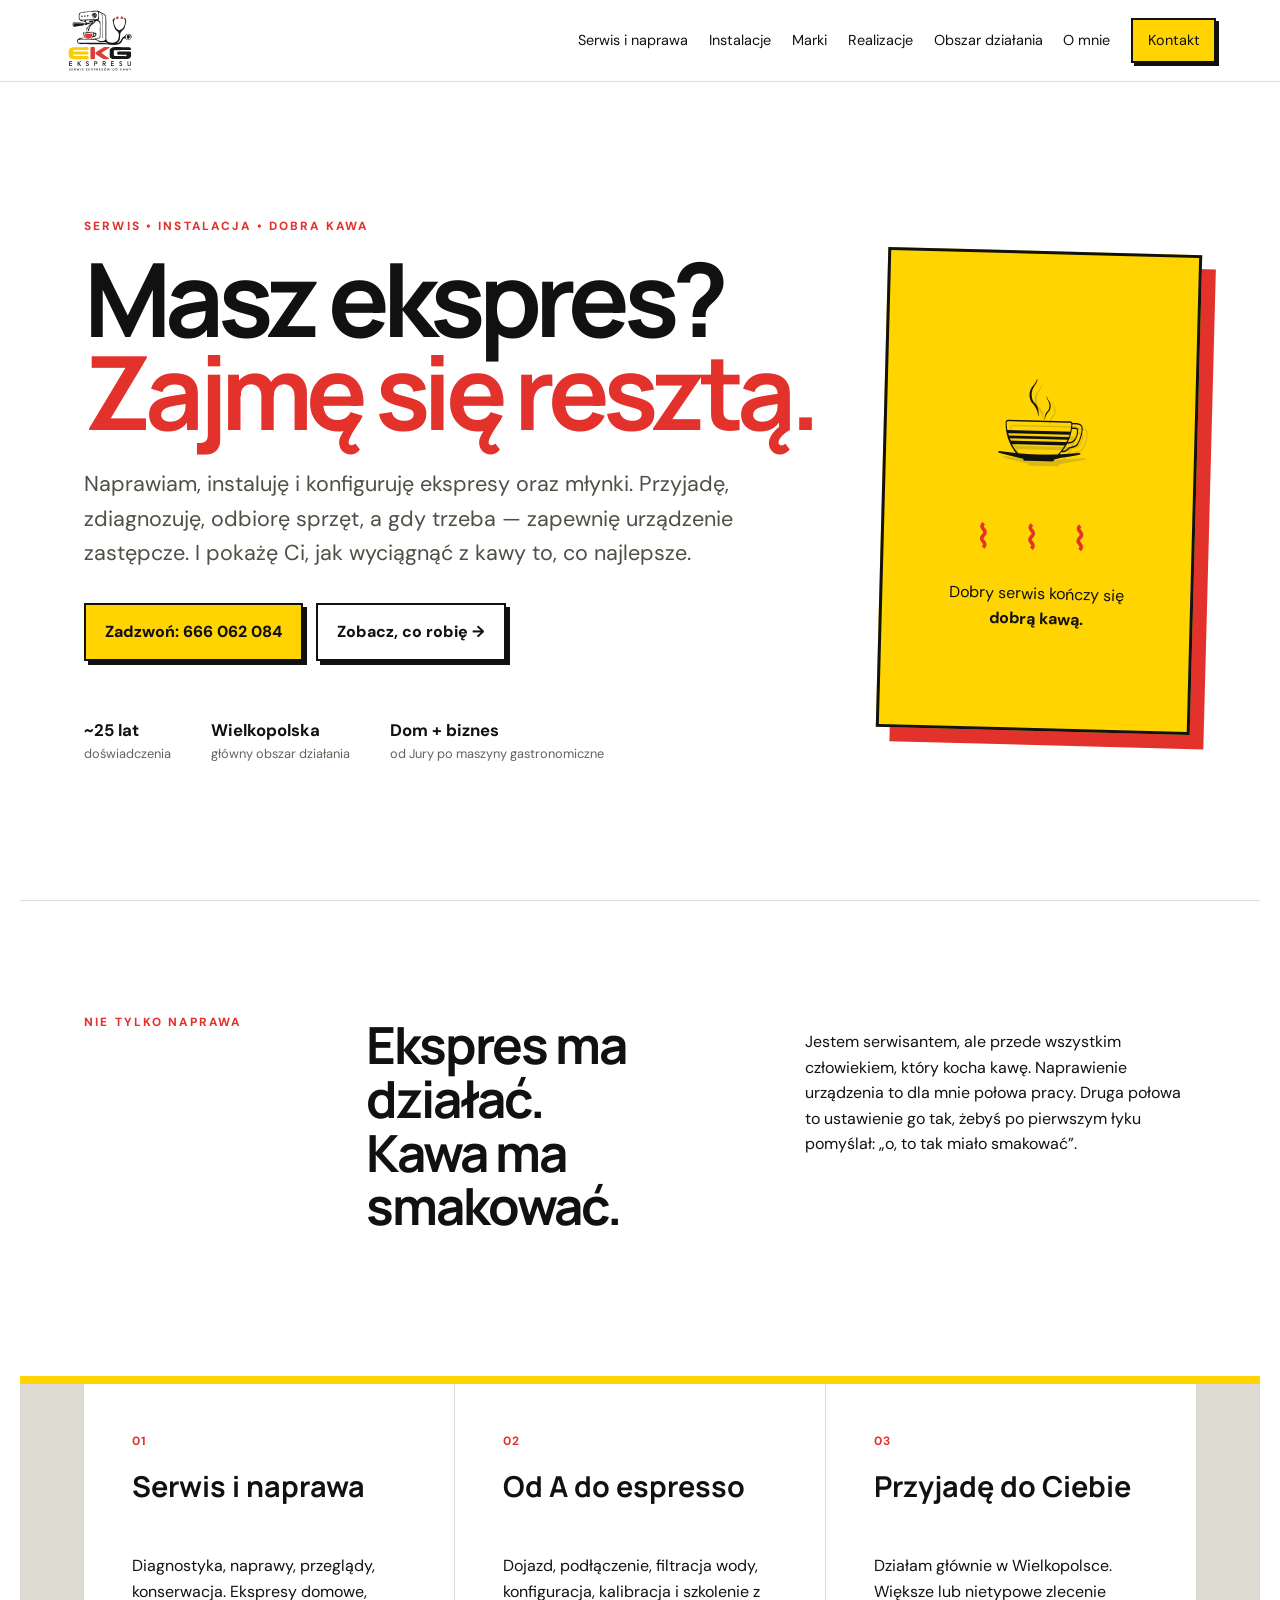
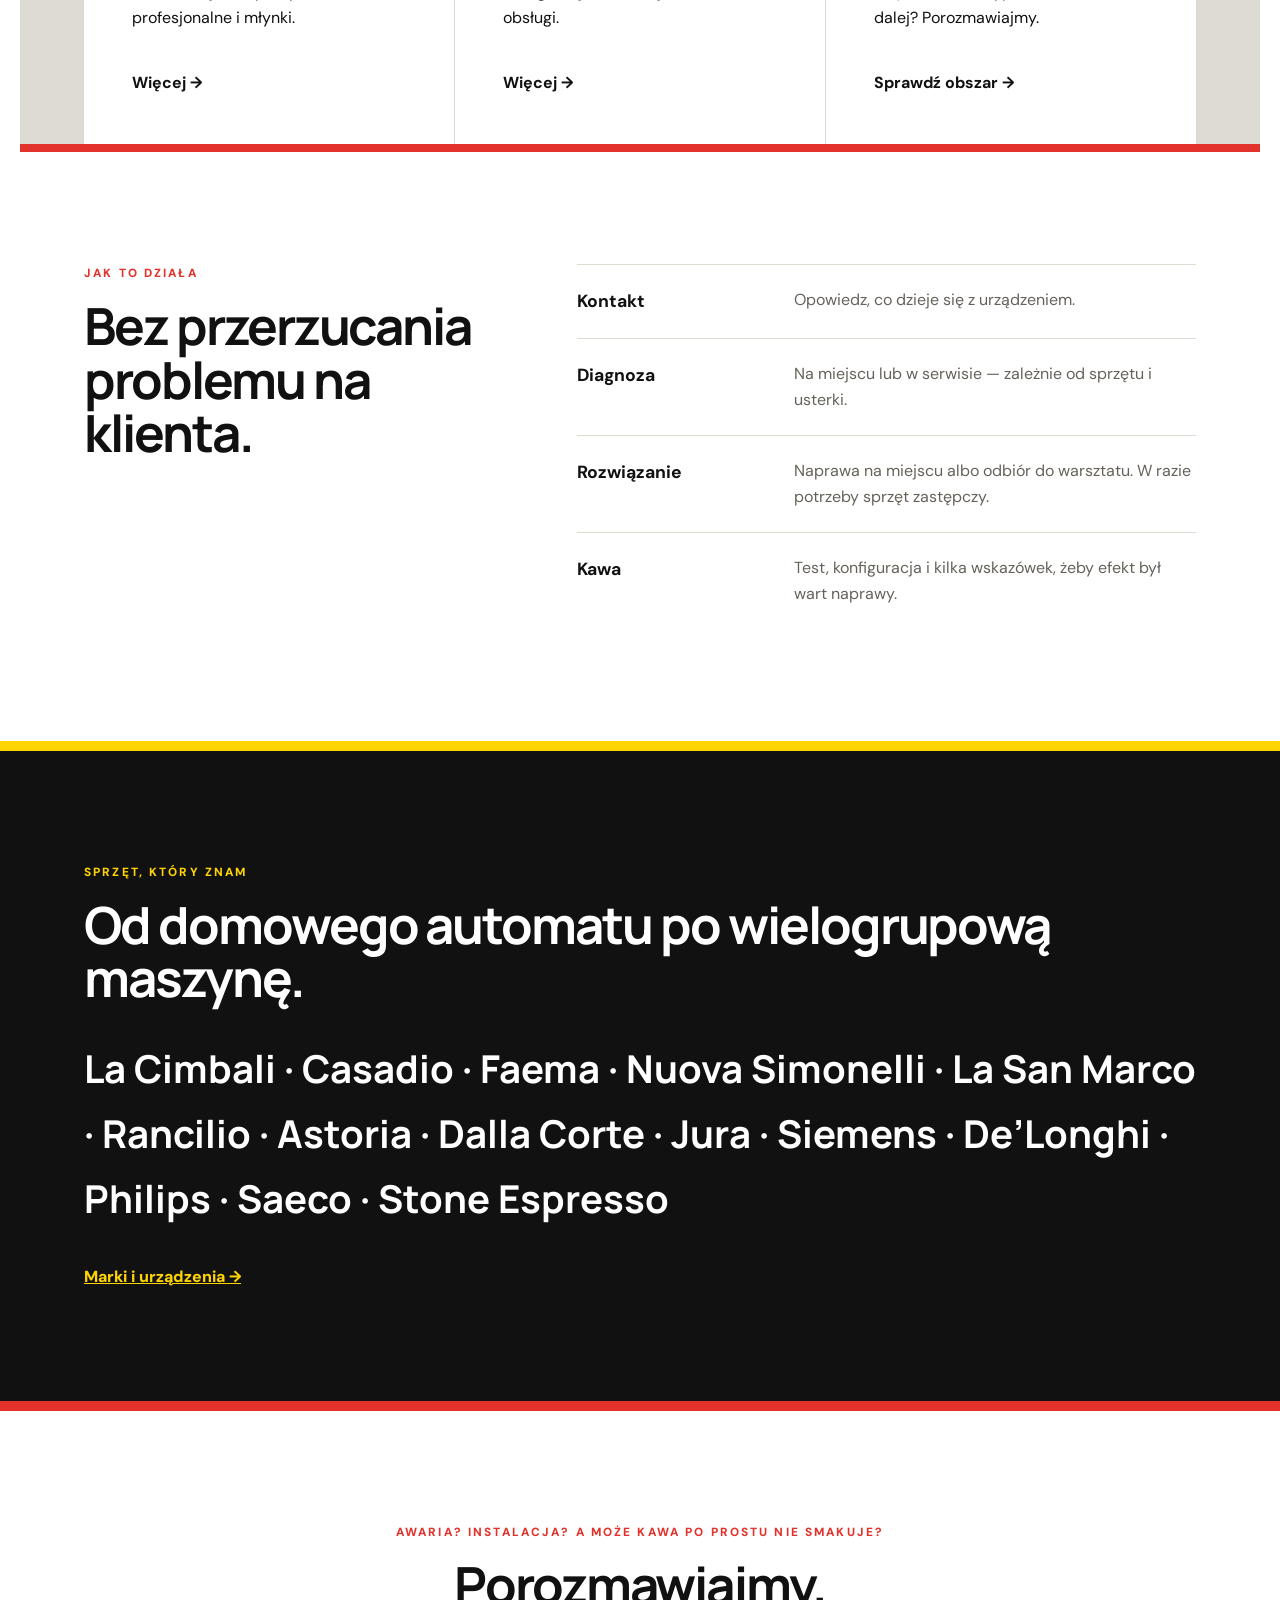
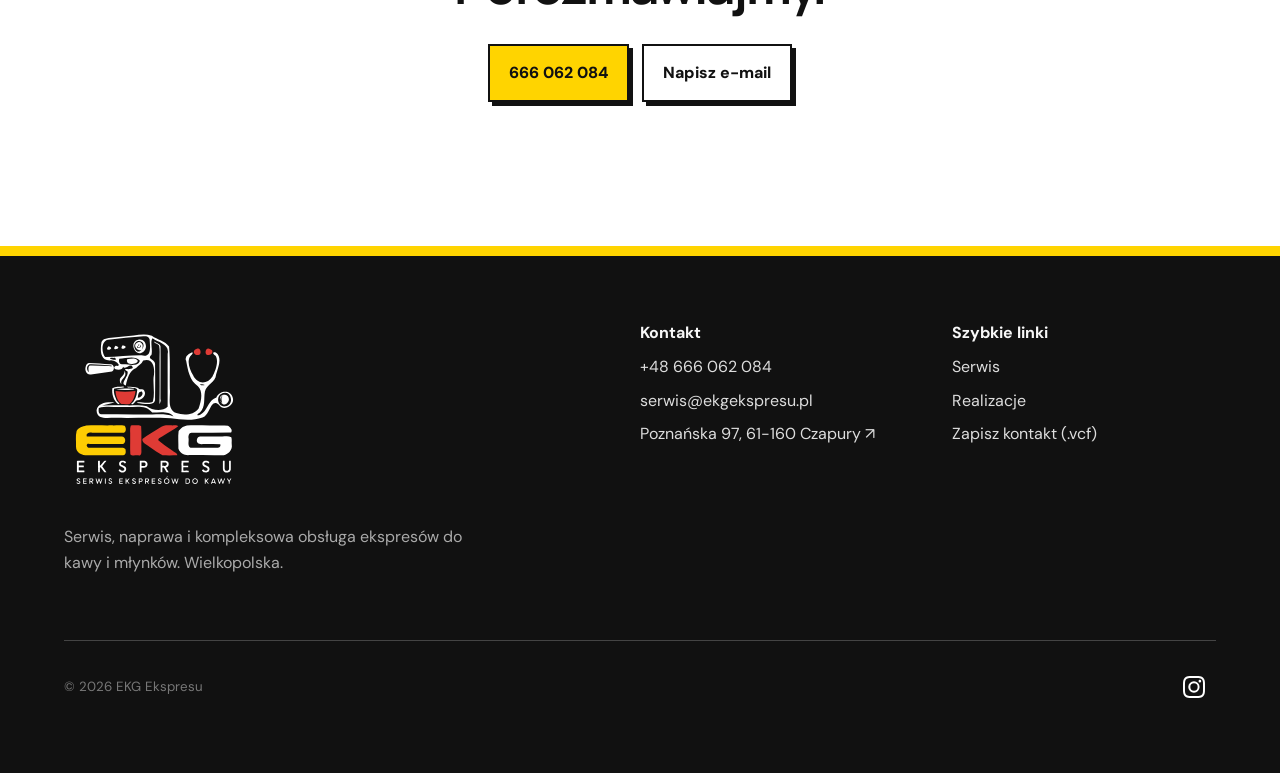
==== commit 2fcee2b0: "Przenieś ikonę Instagrama naprzeciw praw autorskich i usuń podpis" ====
--- a/index.html
+++ b/index.html
@@ -4,4 +4,4 @@
 <section class="cards"><a href="serwis.html" class="card"><span>01</span><h3>Serwis i naprawa</h3><p>Diagnostyka, naprawy, przeglądy, konserwacja. Ekspresy domowe, profesjonalne i młynki.</p><b>Więcej →</b></a><a href="instalacje.html" class="card"><span>02</span><h3>Od A do espresso</h3><p>Dojazd, podłączenie, filtracja wody, konfiguracja, kalibracja i szkolenie z obsługi.</p><b>Więcej →</b></a><a href="obszar.html" class="card"><span>03</span><h3>Przyjadę do Ciebie</h3><p>Działam głównie w Wielkopolsce. Większe lub nietypowe zlecenie dalej? Porozmawiajmy.</p><b>Sprawdź obszar →</b></a></section>
 <section class="process"><div><p class="eyebrow">JAK TO DZIAŁA</p><h2>Bez przerzucania problemu na klienta.</h2></div><ol><li><b>Kontakt</b><span>Opowiedz, co dzieje się z urządzeniem.</span></li><li><b>Diagnoza</b><span>Na miejscu lub w serwisie — zależnie od sprzętu i usterki.</span></li><li><b>Rozwiązanie</b><span>Naprawa na miejscu albo odbiór do warsztatu. W razie potrzeby sprzęt zastępczy.</span></li><li><b>Kawa</b><span>Test, konfiguracja i kilka wskazówek, żeby efekt był wart naprawy.</span></li></ol></section>
 <section class="brands"><p class="eyebrow">SPRZĘT, KTÓRY ZNAM</p><h2>Od domowego automatu po wielogrupową maszynę.</h2><div class="brandcloud">La Cimbali · Casadio · Faema · Nuova Simonelli · La San Marco · Rancilio · Astoria · Dalla Corte · Jura · Siemens · De’Longhi · Philips · Saeco · Stone Espresso</div><a class="textlink" href="marki.html">Marki i urządzenia →</a></section>
-<section class="cta"><p class="eyebrow">AWARIA? INSTALACJA? A MOŻE KAWA PO PROSTU NIE SMAKUJE?</p><h2>Porozmawiajmy.</h2><div class="actions"><a class="btn primary" href="tel:+48666062084">666 062 084</a><a class="btn" href="mailto:serwis@ekgekspresu.pl">Napisz e-mail</a></div></section></main><footer><div><a class="brand" href="index.html"><img class="brand-logo" src="assets/img/logo-footer.svg" alt="EKG Ekspresu" width="1254" height="1254"></a><p>Serwis, naprawa i kompleksowa obsługa ekspresów do kawy i młynków. Wielkopolska.</p><a class="social-link" href="https://www.instagram.com/ekgekspresu" target="_blank" rel="noopener noreferrer" aria-label="EKG Ekspresu na Instagramie"><img src="assets/icons/instagram.svg" alt="" width="22" height="22"><span>Instagram</span></a></div><div><strong>Kontakt</strong><a href="tel:+48666062084">+48 666 062 084</a><a href="mailto:serwis@ekgekspresu.pl">serwis@ekgekspresu.pl</a><a href="https://www.google.com/maps/search/?api=1&amp;query=Pozna%C5%84ska+97%2C+61-160+Czapury" target="_blank" rel="noopener noreferrer">Poznańska 97, 61-160 Czapury ↗</a></div><div><strong>Szybkie linki</strong><a href="serwis.html">Serwis</a><a href="realizacje.html">Realizacje</a><a href="kontakt.vcf" download>Zapisz kontakt (.vcf)</a></div><small>© <span id="year"></span> EKG Ekspresu</small></footer></body></html>+<section class="cta"><p class="eyebrow">AWARIA? INSTALACJA? A MOŻE KAWA PO PROSTU NIE SMAKUJE?</p><h2>Porozmawiajmy.</h2><div class="actions"><a class="btn primary" href="tel:+48666062084">666 062 084</a><a class="btn" href="mailto:serwis@ekgekspresu.pl">Napisz e-mail</a></div></section></main><footer><div><a class="brand" href="index.html"><img class="brand-logo" src="assets/img/logo-footer.svg" alt="EKG Ekspresu" width="1254" height="1254"></a><p>Serwis, naprawa i kompleksowa obsługa ekspresów do kawy i młynków. Wielkopolska.</p></div><div><strong>Kontakt</strong><a href="tel:+48666062084">+48 666 062 084</a><a href="mailto:serwis@ekgekspresu.pl">serwis@ekgekspresu.pl</a><a href="https://www.google.com/maps/search/?api=1&amp;query=Pozna%C5%84ska+97%2C+61-160+Czapury" target="_blank" rel="noopener noreferrer">Poznańska 97, 61-160 Czapury ↗</a></div><div><strong>Szybkie linki</strong><a href="serwis.html">Serwis</a><a href="realizacje.html">Realizacje</a><a href="kontakt.vcf" download>Zapisz kontakt (.vcf)</a></div><div class="footer-bottom"><small>© <span id="year"></span> EKG Ekspresu</small><a class="social-link" href="https://www.instagram.com/ekgekspresu" target="_blank" rel="noopener noreferrer" aria-label="EKG Ekspresu na Instagramie"><img src="assets/icons/instagram.svg" alt="" width="22" height="22"></a></div></footer></body></html>
--- a/assets/css/style.css
+++ b/assets/css/style.css
@@ -29,6 +29,10 @@
 @media(max-width:560px){.contactgrid>.contact-qr{flex-direction:column;align-items:flex-start}.contact-qr img{align-self:center}}
 
 /* Media społecznościowe w stopce */
-footer .social-link{display:inline-flex;align-items:center;gap:.65rem;align-self:flex-start;min-height:44px;font-weight:700}
+footer .social-link{display:inline-flex;align-items:center;justify-content:center;width:44px;height:44px;flex-shrink:0}
 footer .social-link img{display:block;filter:invert(1)}
 footer .social-link:hover,footer .social-link:focus-visible{color:var(--yellow);text-decoration:underline;text-underline-offset:4px}
+
+/* Dolny wiersz stopki: prawa autorskie i ikony */
+footer .footer-bottom{grid-column:1/-1;display:flex;flex-direction:row;align-items:center;justify-content:space-between;gap:1rem;border-top:1px solid #444;padding-top:1.5rem}
+footer .footer-bottom small{border:0;padding:0}
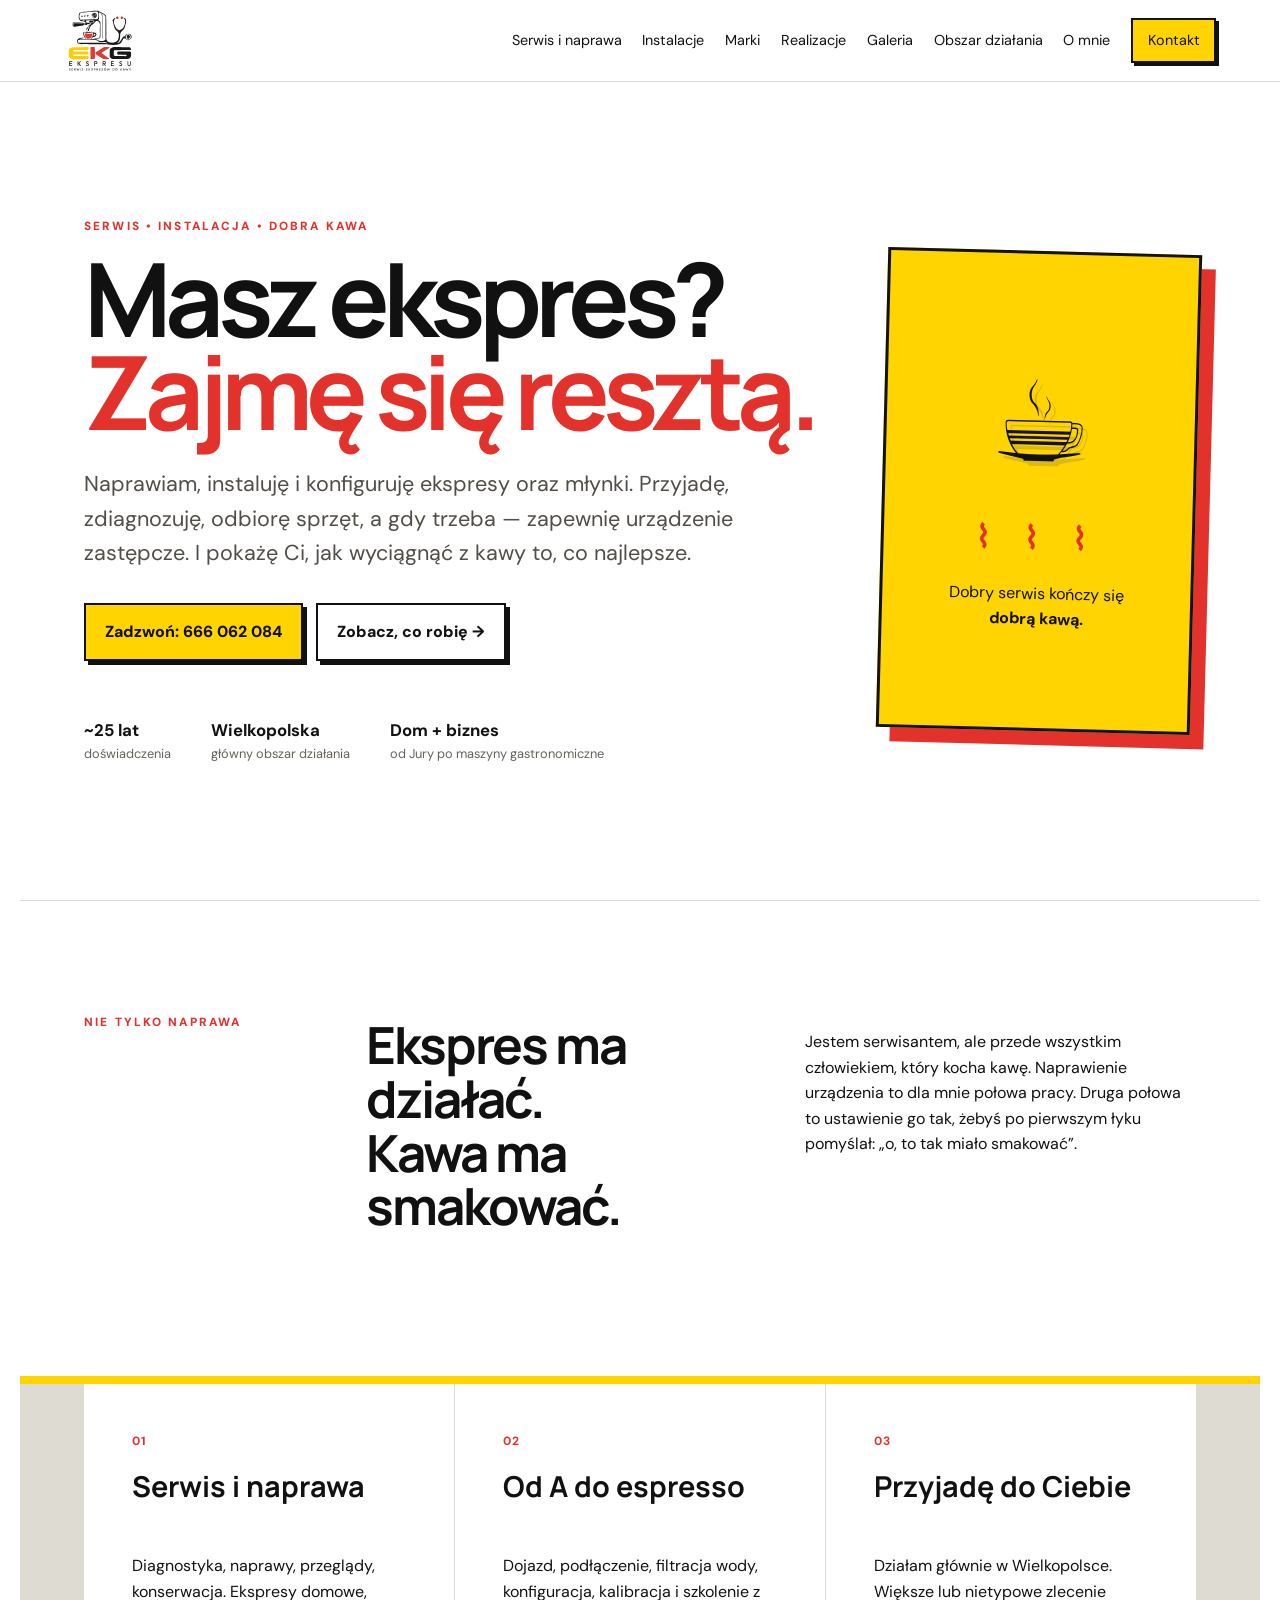
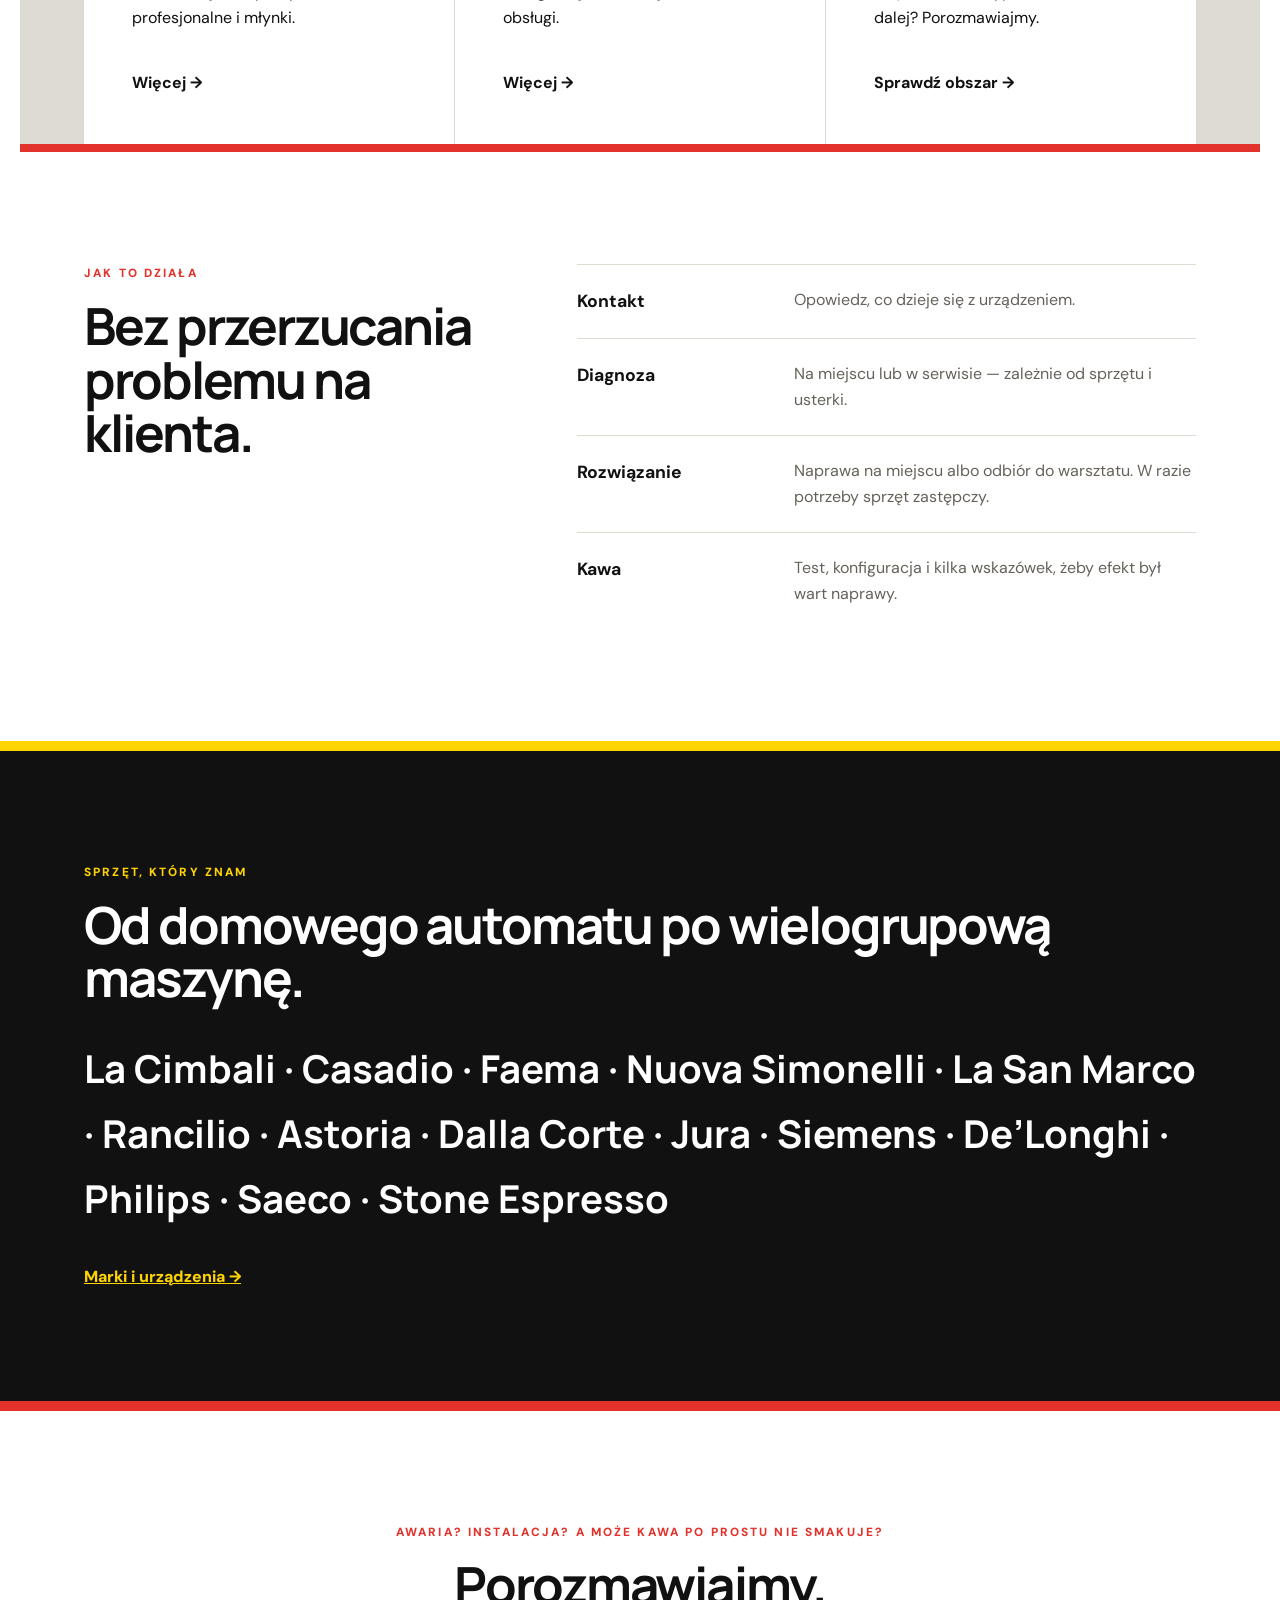
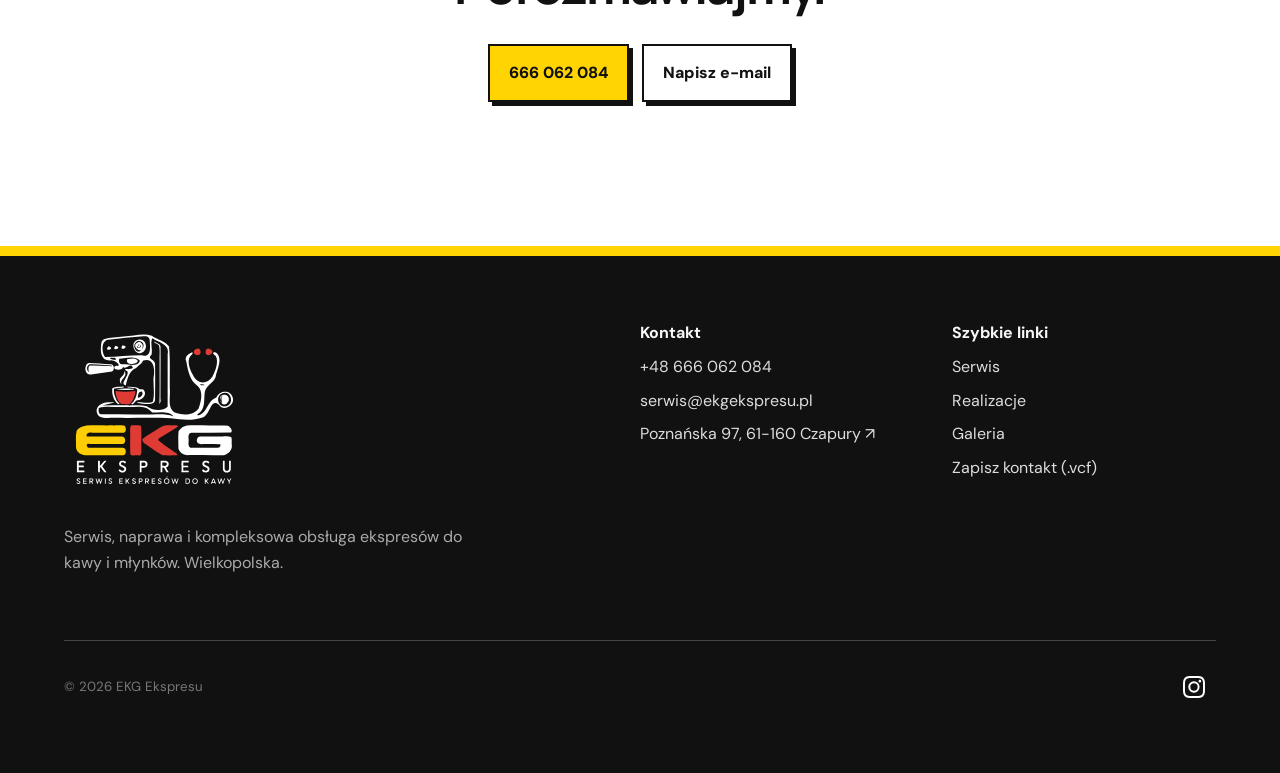
==== commit 87a40065: "Dodaj galerię z sześcioma zdjęciami i zoptymalizowanymi miniaturami" ====
--- a/index.html
+++ b/index.html
@@ -1,7 +1,7 @@
-<!doctype html><html lang="pl"><head><meta charset="utf-8"><meta name="viewport" content="width=device-width,initial-scale=1"><link rel="stylesheet" href="assets/css/style.css"><link rel="icon" href="data:image/svg+xml,<svg xmlns=%22http://www.w3.org/2000/svg%22 viewBox=%220 0 100 100%22><text y=%22.9em%22 font-size=%2290%22>☕</text></svg>"><script defer src="assets/js/main.js"></script><title>EKG Ekspresu — serwis ekspresów do kawy | Wielkopolska</title><meta name="description" content="Serwis, naprawa, instalacja i kompleksowa obsługa ekspresów do kawy i młynków. Prawie 25 lat doświadczenia. Wielkopolska."><link rel="canonical" href="https://ekgekspresu.pl/"><meta property="og:title" content="EKG Ekspresu — serwis ekspresów do kawy | Wielkopolska"><meta property="og:description" content="Serwis, naprawa, instalacja i kompleksowa obsługa ekspresów do kawy i młynków. Prawie 25 lat doświadczenia. Wielkopolska."><meta property="og:type" content="website"><meta property="og:url" content="https://ekgekspresu.pl/"><script type="application/ld+json">{"@context":"https://schema.org","@type":"LocalBusiness","name":"EKG Ekspresu","url":"https://ekgekspresu.pl","telephone":"+48666062084","email":"serwis@ekgekspresu.pl","address":{"@type":"PostalAddress","streetAddress":"Poznańska 97","postalCode":"61-160","addressLocality":"Czapury","addressCountry":"PL"},"areaServed":{"@type":"AdministrativeArea","name":"Wielkopolskie"},"description":"Serwis, naprawa, instalacja i kompleksowa obsługa ekspresów do kawy oraz młynków."}</script></head><body><header><a class="brand" href="index.html" aria-label="EKG Ekspresu — strona główna"><img class="brand-logo" src="assets/img/logo.svg" alt="EKG Ekspresu" width="1254" height="1254"></a><button class="menu" aria-label="Otwórz menu" aria-expanded="false">☰</button><nav><a href="serwis.html">Serwis i naprawa</a><a href="instalacje.html">Instalacje</a><a href="marki.html">Marki</a><a href="realizacje.html">Realizacje</a><a href="obszar.html">Obszar działania</a><a href="o-mnie.html">O mnie</a><a class="nav-cta" href="kontakt.html">Kontakt</a></nav></header><main>
+<!doctype html><html lang="pl"><head><meta charset="utf-8"><meta name="viewport" content="width=device-width,initial-scale=1"><link rel="stylesheet" href="assets/css/style.css"><link rel="icon" href="data:image/svg+xml,<svg xmlns=%22http://www.w3.org/2000/svg%22 viewBox=%220 0 100 100%22><text y=%22.9em%22 font-size=%2290%22>☕</text></svg>"><script defer src="assets/js/main.js"></script><title>EKG Ekspresu — serwis ekspresów do kawy | Wielkopolska</title><meta name="description" content="Serwis, naprawa, instalacja i kompleksowa obsługa ekspresów do kawy i młynków. Prawie 25 lat doświadczenia. Wielkopolska."><link rel="canonical" href="https://ekgekspresu.pl/"><meta property="og:title" content="EKG Ekspresu — serwis ekspresów do kawy | Wielkopolska"><meta property="og:description" content="Serwis, naprawa, instalacja i kompleksowa obsługa ekspresów do kawy i młynków. Prawie 25 lat doświadczenia. Wielkopolska."><meta property="og:type" content="website"><meta property="og:url" content="https://ekgekspresu.pl/"><script type="application/ld+json">{"@context":"https://schema.org","@type":"LocalBusiness","name":"EKG Ekspresu","url":"https://ekgekspresu.pl","telephone":"+48666062084","email":"serwis@ekgekspresu.pl","address":{"@type":"PostalAddress","streetAddress":"Poznańska 97","postalCode":"61-160","addressLocality":"Czapury","addressCountry":"PL"},"areaServed":{"@type":"AdministrativeArea","name":"Wielkopolskie"},"description":"Serwis, naprawa, instalacja i kompleksowa obsługa ekspresów do kawy oraz młynków."}</script></head><body><header><a class="brand" href="index.html" aria-label="EKG Ekspresu — strona główna"><img class="brand-logo" src="assets/img/logo.svg" alt="EKG Ekspresu" width="1254" height="1254"></a><button class="menu" aria-label="Otwórz menu" aria-expanded="false">☰</button><nav><a href="serwis.html">Serwis i naprawa</a><a href="instalacje.html">Instalacje</a><a href="marki.html">Marki</a><a href="realizacje.html">Realizacje</a><a href="galeria.html">Galeria</a><a href="obszar.html">Obszar działania</a><a href="o-mnie.html">O mnie</a><a class="nav-cta" href="kontakt.html">Kontakt</a></nav></header><main>
 <section class="hero"><div><p class="eyebrow">SERWIS • INSTALACJA • DOBRA KAWA</p><h1>Masz ekspres?<br><em>Zajmę się resztą.</em></h1><p class="lead">Naprawiam, instaluję i konfiguruję ekspresy oraz młynki. Przyjadę, zdiagnozuję, odbiorę sprzęt, a gdy trzeba — zapewnię urządzenie zastępcze. I pokażę Ci, jak wyciągnąć z kawy to, co najlepsze.</p><div class="actions"><a class="btn primary" href="tel:+48666062084">Zadzwoń: 666 062 084</a><a class="btn" href="serwis.html">Zobacz, co robię →</a></div><div class="stats"><div><b>~25 lat</b><span>doświadczenia</span></div><div><b>Wielkopolska</b><span>główny obszar działania</span></div><div><b>Dom + biznes</b><span>od Jury po maszyny gastronomiczne</span></div></div></div><div class="hero-art"><div class="cup">☕</div><span class="steam">⌇ ⌇ ⌇</span><p>Dobry serwis kończy się<br><strong>dobrą kawą.</strong></p></div></section>
 <section class="intro"><p class="eyebrow">NIE TYLKO NAPRAWA</p><h2>Ekspres ma działać.<br>Kawa ma smakować.</h2><p>Jestem serwisantem, ale przede wszystkim człowiekiem, który kocha kawę. Naprawienie urządzenia to dla mnie połowa pracy. Druga połowa to ustawienie go tak, żebyś po pierwszym łyku pomyślał: „o, to tak miało smakować”.</p></section>
 <section class="cards"><a href="serwis.html" class="card"><span>01</span><h3>Serwis i naprawa</h3><p>Diagnostyka, naprawy, przeglądy, konserwacja. Ekspresy domowe, profesjonalne i młynki.</p><b>Więcej →</b></a><a href="instalacje.html" class="card"><span>02</span><h3>Od A do espresso</h3><p>Dojazd, podłączenie, filtracja wody, konfiguracja, kalibracja i szkolenie z obsługi.</p><b>Więcej →</b></a><a href="obszar.html" class="card"><span>03</span><h3>Przyjadę do Ciebie</h3><p>Działam głównie w Wielkopolsce. Większe lub nietypowe zlecenie dalej? Porozmawiajmy.</p><b>Sprawdź obszar →</b></a></section>
 <section class="process"><div><p class="eyebrow">JAK TO DZIAŁA</p><h2>Bez przerzucania problemu na klienta.</h2></div><ol><li><b>Kontakt</b><span>Opowiedz, co dzieje się z urządzeniem.</span></li><li><b>Diagnoza</b><span>Na miejscu lub w serwisie — zależnie od sprzętu i usterki.</span></li><li><b>Rozwiązanie</b><span>Naprawa na miejscu albo odbiór do warsztatu. W razie potrzeby sprzęt zastępczy.</span></li><li><b>Kawa</b><span>Test, konfiguracja i kilka wskazówek, żeby efekt był wart naprawy.</span></li></ol></section>
 <section class="brands"><p class="eyebrow">SPRZĘT, KTÓRY ZNAM</p><h2>Od domowego automatu po wielogrupową maszynę.</h2><div class="brandcloud">La Cimbali · Casadio · Faema · Nuova Simonelli · La San Marco · Rancilio · Astoria · Dalla Corte · Jura · Siemens · De’Longhi · Philips · Saeco · Stone Espresso</div><a class="textlink" href="marki.html">Marki i urządzenia →</a></section>
-<section class="cta"><p class="eyebrow">AWARIA? INSTALACJA? A MOŻE KAWA PO PROSTU NIE SMAKUJE?</p><h2>Porozmawiajmy.</h2><div class="actions"><a class="btn primary" href="tel:+48666062084">666 062 084</a><a class="btn" href="mailto:serwis@ekgekspresu.pl">Napisz e-mail</a></div></section></main><footer><div><a class="brand" href="index.html"><img class="brand-logo" src="assets/img/logo-footer.svg" alt="EKG Ekspresu" width="1254" height="1254"></a><p>Serwis, naprawa i kompleksowa obsługa ekspresów do kawy i młynków. Wielkopolska.</p></div><div><strong>Kontakt</strong><a href="tel:+48666062084">+48 666 062 084</a><a href="mailto:serwis@ekgekspresu.pl">serwis@ekgekspresu.pl</a><a href="https://www.google.com/maps/search/?api=1&amp;query=Pozna%C5%84ska+97%2C+61-160+Czapury" target="_blank" rel="noopener noreferrer">Poznańska 97, 61-160 Czapury ↗</a></div><div><strong>Szybkie linki</strong><a href="serwis.html">Serwis</a><a href="realizacje.html">Realizacje</a><a href="kontakt.vcf" download>Zapisz kontakt (.vcf)</a></div><div class="footer-bottom"><small>© <span id="year"></span> EKG Ekspresu</small><a class="social-link" href="https://www.instagram.com/ekgekspresu" target="_blank" rel="noopener noreferrer" aria-label="EKG Ekspresu na Instagramie"><img src="assets/icons/instagram.svg" alt="" width="22" height="22"></a></div></footer></body></html>+<section class="cta"><p class="eyebrow">AWARIA? INSTALACJA? A MOŻE KAWA PO PROSTU NIE SMAKUJE?</p><h2>Porozmawiajmy.</h2><div class="actions"><a class="btn primary" href="tel:+48666062084">666 062 084</a><a class="btn" href="mailto:serwis@ekgekspresu.pl">Napisz e-mail</a></div></section></main><footer><div><a class="brand" href="index.html"><img class="brand-logo" src="assets/img/logo-footer.svg" alt="EKG Ekspresu" width="1254" height="1254"></a><p>Serwis, naprawa i kompleksowa obsługa ekspresów do kawy i młynków. Wielkopolska.</p></div><div><strong>Kontakt</strong><a href="tel:+48666062084">+48 666 062 084</a><a href="mailto:serwis@ekgekspresu.pl">serwis@ekgekspresu.pl</a><a href="https://www.google.com/maps/search/?api=1&amp;query=Pozna%C5%84ska+97%2C+61-160+Czapury" target="_blank" rel="noopener noreferrer">Poznańska 97, 61-160 Czapury ↗</a></div><div><strong>Szybkie linki</strong><a href="serwis.html">Serwis</a><a href="realizacje.html">Realizacje</a><a href="galeria.html">Galeria</a><a href="kontakt.vcf" download>Zapisz kontakt (.vcf)</a></div><div class="footer-bottom"><small>© <span id="year"></span> EKG Ekspresu</small><a class="social-link" href="https://www.instagram.com/ekgekspresu" target="_blank" rel="noopener noreferrer" aria-label="EKG Ekspresu na Instagramie"><img src="assets/icons/instagram.svg" alt="" width="22" height="22"></a></div></footer></body></html>
--- a/assets/css/style.css
+++ b/assets/css/style.css
@@ -36,3 +36,17 @@
 /* Dolny wiersz stopki: prawa autorskie i ikony */
 footer .footer-bottom{grid-column:1/-1;display:flex;flex-direction:row;align-items:center;justify-content:space-between;gap:1rem;border-top:1px solid #444;padding-top:1.5rem}
 footer .footer-bottom small{border:0;padding:0}
+
+/* Zdjęcie na stronie O mnie */
+.story .portrait-photo{display:block;width:100%;height:auto;aspect-ratio:1;object-fit:cover;object-position:center 30%;min-height:0;align-self:start}
+
+/* Galeria zdjęć */
+.photo-gallery{max-width:1240px;margin:0 auto;padding:0 5vw 7rem;columns:3;column-gap:1.5rem}
+.photo-card{display:block;break-inside:avoid;margin-bottom:1.5rem;overflow:hidden;background:var(--cream);border:2px solid var(--ink)}
+.photo-card img{display:block;width:100%;height:auto;transition:transform .2s}
+.photo-card:hover img{transform:scale(1.025)}
+.photo-card:focus-visible{outline:4px solid var(--accent);outline-offset:4px}
+@media(min-width:901px) and (max-width:1200px){header nav{gap:.55rem}header nav a{font-size:.75rem}}
+@media(max-width:900px){.photo-gallery{columns:2;padding-left:6vw;padding-right:6vw}}
+@media(max-width:560px){.photo-gallery{columns:1;padding-bottom:4.5rem}}
+@media(prefers-reduced-motion:reduce){.photo-card img{transition:none}}
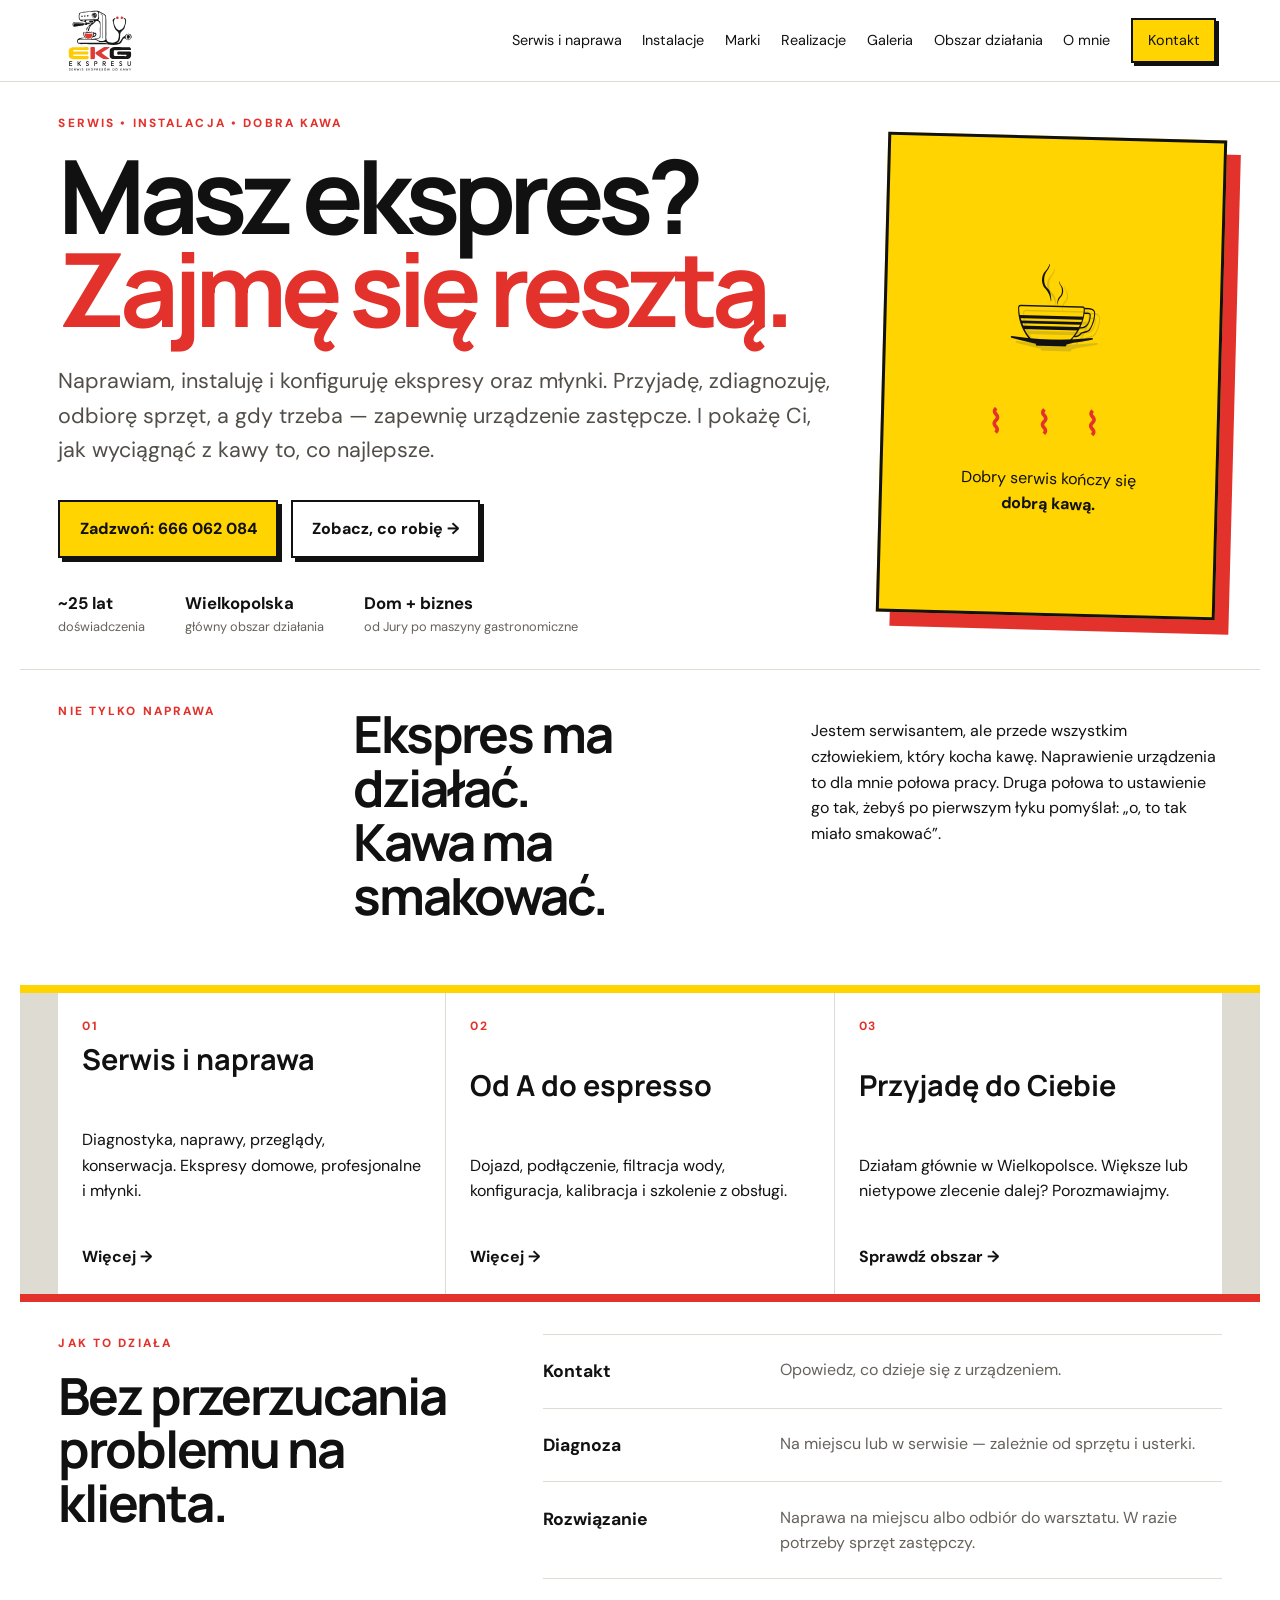
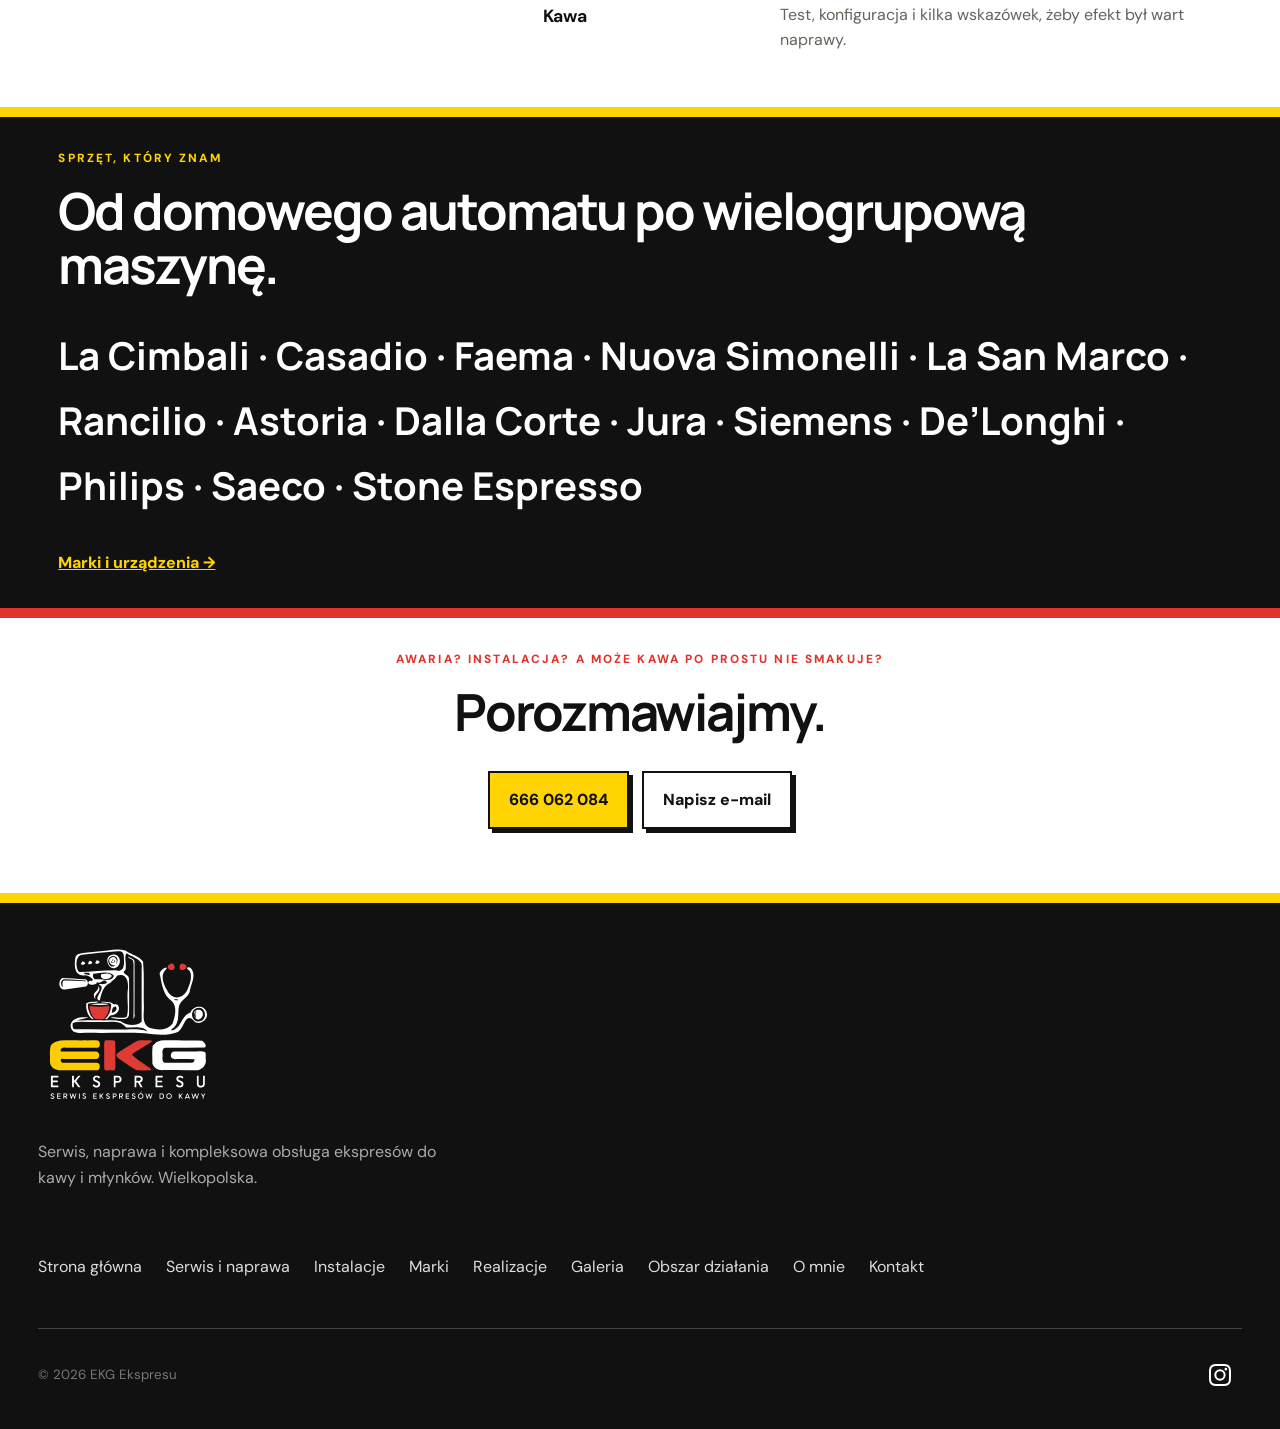
==== commit b3c43cde: "Uprość stopkę i popraw podpisy realizacji" ====
--- a/index.html
+++ b/index.html
@@ -4,4 +4,4 @@
 <section class="cards"><a href="serwis.html" class="card"><span>01</span><h3>Serwis i naprawa</h3><p>Diagnostyka, naprawy, przeglądy, konserwacja. Ekspresy domowe, profesjonalne i młynki.</p><b>Więcej →</b></a><a href="instalacje.html" class="card"><span>02</span><h3>Od A do espresso</h3><p>Dojazd, podłączenie, filtracja wody, konfiguracja, kalibracja i szkolenie z obsługi.</p><b>Więcej →</b></a><a href="obszar.html" class="card"><span>03</span><h3>Przyjadę do Ciebie</h3><p>Działam głównie w Wielkopolsce. Większe lub nietypowe zlecenie dalej? Porozmawiajmy.</p><b>Sprawdź obszar →</b></a></section>
 <section class="process"><div><p class="eyebrow">JAK TO DZIAŁA</p><h2>Bez przerzucania problemu na klienta.</h2></div><ol><li><b>Kontakt</b><span>Opowiedz, co dzieje się z urządzeniem.</span></li><li><b>Diagnoza</b><span>Na miejscu lub w serwisie — zależnie od sprzętu i usterki.</span></li><li><b>Rozwiązanie</b><span>Naprawa na miejscu albo odbiór do warsztatu. W razie potrzeby sprzęt zastępczy.</span></li><li><b>Kawa</b><span>Test, konfiguracja i kilka wskazówek, żeby efekt był wart naprawy.</span></li></ol></section>
 <section class="brands"><p class="eyebrow">SPRZĘT, KTÓRY ZNAM</p><h2>Od domowego automatu po wielogrupową maszynę.</h2><div class="brandcloud">La Cimbali · Casadio · Faema · Nuova Simonelli · La San Marco · Rancilio · Astoria · Dalla Corte · Jura · Siemens · De’Longhi · Philips · Saeco · Stone Espresso</div><a class="textlink" href="marki.html">Marki i urządzenia →</a></section>
-<section class="cta"><p class="eyebrow">AWARIA? INSTALACJA? A MOŻE KAWA PO PROSTU NIE SMAKUJE?</p><h2>Porozmawiajmy.</h2><div class="actions"><a class="btn primary" href="tel:+48666062084">666 062 084</a><a class="btn" href="mailto:serwis@ekgekspresu.pl">Napisz e-mail</a></div></section></main><footer><div><a class="brand" href="index.html"><img class="brand-logo" src="assets/img/logo-footer.svg" alt="EKG Ekspresu" width="1254" height="1254"></a><p>Serwis, naprawa i kompleksowa obsługa ekspresów do kawy i młynków. Wielkopolska.</p></div><div><strong>Kontakt</strong><a href="tel:+48666062084">+48 666 062 084</a><a href="mailto:serwis@ekgekspresu.pl">serwis@ekgekspresu.pl</a><a href="https://www.google.com/maps/search/?api=1&amp;query=Pozna%C5%84ska+97%2C+61-160+Czapury" target="_blank" rel="noopener noreferrer">Poznańska 97, 61-160 Czapury ↗</a></div><div><strong>Szybkie linki</strong><a href="serwis.html">Serwis</a><a href="realizacje.html">Realizacje</a><a href="galeria.html">Galeria</a><a href="kontakt.vcf" download>Zapisz kontakt (.vcf)</a></div><div class="footer-bottom"><small>© <span id="year"></span> EKG Ekspresu</small><a class="social-link" href="https://www.instagram.com/ekgekspresu" target="_blank" rel="noopener noreferrer" aria-label="EKG Ekspresu na Instagramie"><img src="assets/icons/instagram.svg" alt="" width="22" height="22"></a></div></footer></body></html>+<section class="cta"><p class="eyebrow">AWARIA? INSTALACJA? A MOŻE KAWA PO PROSTU NIE SMAKUJE?</p><h2>Porozmawiajmy.</h2><div class="actions"><a class="btn primary" href="tel:+48666062084">666 062 084</a><a class="btn" href="mailto:serwis@ekgekspresu.pl">Napisz e-mail</a></div></section></main><footer><div><a class="brand" href="index.html"><img class="brand-logo" src="assets/img/logo-footer.svg" alt="EKG Ekspresu" width="1254" height="1254"></a><p>Serwis, naprawa i kompleksowa obsługa ekspresów do kawy i młynków. Wielkopolska.</p></div><div class="footer-links"><a href="index.html">Strona główna</a><a href="serwis.html">Serwis i naprawa</a><a href="instalacje.html">Instalacje</a><a href="marki.html">Marki</a><a href="realizacje.html">Realizacje</a><a href="galeria.html">Galeria</a><a href="obszar.html">Obszar działania</a><a href="o-mnie.html">O mnie</a><a href="kontakt.html">Kontakt</a></div><div class="footer-bottom"><small>© <span id="year"></span> EKG Ekspresu</small><a class="social-link" href="https://www.instagram.com/ekgekspresu" target="_blank" rel="noopener noreferrer" aria-label="EKG Ekspresu na Instagramie"><img src="assets/icons/instagram.svg" alt="" width="22" height="22"></a></div></footer></body></html>
--- a/assets/css/style.css
+++ b/assets/css/style.css
@@ -1,6 +1,6 @@
 @import url('https://fonts.googleapis.com/css2?family=DM+Sans:wght@400;500;600;700&family=Manrope:wght@600;700;800&display=swap');
-:root{--ink:#111111;--paper:#ffffff;--cream:#fff9df;--yellow:#ffd400;--accent:#e3312b;--muted:#66625b;--line:#dedbd2;--dark:#111111}*{box-sizing:border-box}html{scroll-behavior:smooth}body{margin:0;background:var(--paper);color:var(--ink);font-family:'DM Sans',system-ui,sans-serif;line-height:1.6}header{height:82px;display:flex;align-items:center;justify-content:space-between;padding:0 5vw;border-bottom:1px solid var(--line);position:sticky;top:0;background:rgba(255,255,255,.96);backdrop-filter:blur(12px);z-index:20}.brand{font-family:Manrope,sans-serif;font-weight:800;font-size:1.25rem;color:var(--ink);text-decoration:none}.pulse{color:var(--accent)}nav{display:flex;gap:1.3rem;align-items:center}nav a{color:var(--ink);text-decoration:none;font-size:.9rem}.nav-cta{border:2px solid var(--ink);padding:.55rem .9rem;background:var(--yellow);box-shadow:3px 3px 0 var(--ink)}.menu{display:none;background:none;border:0;font-size:1.6rem}.hero,.subhero,.intro,.cards,.process,.brands,.cta,.servicegrid,.twocol,.note,.gallery,.mapwrap,.story,.contactgrid,.contacttip,.quote{max-width:1240px;margin:auto;padding:7rem 5vw}.hero{min-height:calc(100vh - 82px);display:grid;grid-template-columns:1.4fr .6fr;gap:4rem;align-items:center}.eyebrow{font-size:.74rem;letter-spacing:.18em;font-weight:800;color:var(--accent);margin:0 0 1rem}.hero h1,.subhero h1{font-family:Manrope,sans-serif;font-size:clamp(3.4rem,8vw,7.8rem);line-height:.91;letter-spacing:-.065em;margin:.1em 0 .28em}.subhero h1{font-size:clamp(3rem,7vw,6.6rem)}em{font-style:normal;color:var(--accent)}.lead{font-size:clamp(1.05rem,1.8vw,1.35rem);max-width:780px;color:#514d47}.actions{display:flex;gap:.8rem;flex-wrap:wrap;margin:2rem 0}.btn{display:inline-block;border:2px solid var(--ink);padding:.9rem 1.2rem;color:var(--ink);text-decoration:none;font-weight:800;background:white;box-shadow:4px 4px 0 var(--ink);transition:transform .15s,box-shadow .15s}.btn:hover{transform:translate(2px,2px);box-shadow:2px 2px 0 var(--ink)}.btn.primary{background:var(--yellow);color:var(--ink)}.stats{display:flex;gap:2.5rem;margin-top:3.5rem}.stats div{display:flex;flex-direction:column}.stats b{font-size:1.05rem}.stats span{font-size:.8rem;color:var(--muted)}.hero-art{height:480px;background:var(--yellow);color:var(--ink);border:3px solid var(--ink);display:flex;flex-direction:column;align-items:center;justify-content:center;transform:rotate(1.5deg);box-shadow:14px 14px 0 var(--accent)}.cup{font-size:7rem}.steam{font-size:2rem;letter-spacing:.4em;color:var(--accent);font-weight:800}.hero-art p{text-align:center}.intro{display:grid;grid-template-columns:.6fr 1fr 1fr;gap:3rem;border-top:1px solid var(--line)}h2{font-family:Manrope,sans-serif;font-size:clamp(2rem,4vw,3.5rem);line-height:1.05;letter-spacing:-.04em;margin:.1em 0 .6em}.cards{display:grid;grid-template-columns:repeat(3,1fr);gap:1px;background:var(--line);padding-top:0;padding-bottom:0}.card{background:var(--paper);padding:3rem;color:var(--ink);text-decoration:none;min-height:360px;display:flex;flex-direction:column}.card span,.worktext span{font-size:.75rem;color:var(--accent);font-weight:700;letter-spacing:.12em}.card h3{font-family:Manrope;font-size:1.8rem;margin-top:auto}.card b{margin-top:1.5rem}.process{display:grid;grid-template-columns:.8fr 1.2fr;gap:5rem}.process ol{list-style:none;margin:0;padding:0;counter-reset:x}.process li{padding:1.4rem 0;border-top:1px solid var(--line);display:grid;grid-template-columns:1fr 2fr;gap:1rem}.process li b{font-size:1.1rem}.process li span{color:var(--muted)}.brands{background:var(--dark);color:white;max-width:none;padding-left:max(5vw,calc((100vw - 1240px)/2 + 5vw));padding-right:max(5vw,calc((100vw - 1240px)/2 + 5vw))}.brandcloud{font-family:Manrope;font-weight:700;font-size:clamp(1.5rem,3vw,2.6rem);line-height:1.7;color:#d8d0c4}.textlink{display:inline-block;margin-top:2rem;color:white}.cta{text-align:center}.cta .actions{justify-content:center}.subhero{padding-bottom:4rem}.servicegrid{display:grid;grid-template-columns:repeat(2,1fr);gap:1px;background:var(--line);padding-top:0;padding-bottom:0}.servicegrid article{background:var(--paper);padding:3rem}.servicegrid h2{font-size:2rem}.twocol{display:grid;grid-template-columns:1fr 1fr;gap:5rem}.brandlist{display:flex;flex-wrap:wrap;gap:.7rem}.brandlist span{border:2px solid var(--ink);padding:.8rem 1rem;background:var(--yellow);font-weight:700}.note{padding-top:1rem;color:var(--muted);font-size:.9rem}.quote blockquote{font-family:Manrope;font-size:clamp(2rem,5vw,4rem);line-height:1.1;margin:0;border-left:8px solid var(--accent);padding-left:2rem}.gallery{display:grid;gap:3rem}.work{display:grid;grid-template-columns:1fr 1fr 1.2fr;gap:1px;background:var(--line)}.placeholder{min-height:330px;background:var(--yellow);border:2px solid var(--ink);display:flex;align-items:center;justify-content:center;flex-direction:column;font-family:Manrope;font-size:2rem}.placeholder small{font:400 .8rem 'DM Sans';color:var(--muted)}.worktext{background:var(--paper);padding:2rem}.worktext h2{font-size:1.8rem}.mapwrap{display:grid;grid-template-columns:1.2fr .8fr;gap:4rem;align-items:center}.map{height:520px;background:#fff7c2;position:relative;overflow:hidden;border:1px solid var(--line)}.region{position:absolute;inset:18% 13%;border:4px solid var(--accent);background:rgba(255,212,0,.38);border-radius:47% 53% 56% 44%;display:grid;place-items:center;font:800 2rem Manrope;color:#8d8477;transform:rotate(-7deg)}.pin{position:absolute;background:var(--ink);color:white;padding:.35rem .55rem;font-size:.75rem;z-index:2}.p1{left:47%;top:43%}.p2{left:52%;top:52%}.p3{left:28%;top:25%}.story{display:grid;grid-template-columns:.8fr 1.2fr;gap:5rem}.portrait{min-height:600px;background:var(--yellow);color:var(--ink);border:3px solid var(--ink);box-shadow:12px 12px 0 var(--accent);display:grid;place-items:center;text-align:center;font:800 2rem Manrope}.portrait small{font:400 .8rem 'DM Sans';color:#aaa}.story h2{font-size:3rem}.signature{font:700 1.5rem Manrope;margin-top:3rem}.signature span{font-size:.9rem;color:var(--accent)}.contactgrid{display:grid;grid-template-columns:1fr 1fr;gap:1px;background:var(--line);padding-top:0;padding-bottom:0}.contactgrid>a,.contactgrid>div{background:var(--paper);padding:3rem;display:flex;flex-direction:column;text-decoration:none;color:var(--ink)}.contactgrid span{font-size:.72rem;letter-spacing:.15em;color:var(--accent);font-weight:700}.contactgrid b{font:700 clamp(1.3rem,2.5vw,2rem) Manrope;margin:.6rem 0}.contactgrid small{color:var(--muted)}footer{background:var(--dark);color:#f7f7f7;border-top:10px solid var(--yellow);padding:4rem 5vw;display:grid;grid-template-columns:2fr 1fr 1fr;gap:3rem}footer .brand{color:white}footer div{display:flex;flex-direction:column;gap:.5rem}footer a{color:#ddd;text-decoration:none}footer p{max-width:430px;color:#aaa}footer small{grid-column:1/-1;border-top:1px solid #444;padding-top:1.5rem;color:#777}
-@media(max-width:900px){header{height:70px}.menu{display:block}nav{display:none;position:absolute;top:70px;left:0;right:0;background:var(--paper);padding:1.5rem 5vw;flex-direction:column;align-items:stretch;border-bottom:1px solid var(--line)}nav.open{display:flex}.hero{grid-template-columns:1fr;padding-top:4rem}.hero-art{height:300px}.stats{gap:1rem;flex-wrap:wrap}.intro,.process,.twocol,.mapwrap,.story{grid-template-columns:1fr}.cards,.servicegrid{grid-template-columns:1fr}.work{grid-template-columns:1fr 1fr}.worktext{grid-column:1/-1}.contactgrid{grid-template-columns:1fr}.portrait{min-height:420px}footer{grid-template-columns:1fr}.hero,.subhero,.intro,.process,.brands,.cta,.servicegrid,.twocol,.note,.gallery,.mapwrap,.story,.contactgrid,.contacttip,.quote{padding-left:6vw;padding-right:6vw}}@media(max-width:560px){.hero h1,.subhero h1{font-size:3.25rem}.hero,.subhero,.intro,.process,.brands,.cta,.twocol,.note,.gallery,.mapwrap,.story,.contacttip,.quote{padding-top:4.5rem;padding-bottom:4.5rem}.stats{display:grid;grid-template-columns:1fr 1fr}.work{grid-template-columns:1fr}.worktext{grid-column:auto}.placeholder{min-height:240px}.story h2{font-size:2.2rem}.map{height:360px}.contactgrid>a,.contactgrid>div,.card,.servicegrid article{padding:2rem}footer{padding:3rem 6vw}}
+:root{--ink:#111111;--paper:#ffffff;--cream:#fff9df;--yellow:#ffd400;--accent:#e3312b;--muted:#66625b;--line:#dedbd2;--dark:#111111}*{box-sizing:border-box}html{scroll-behavior:smooth}body{margin:0;background:var(--paper);color:var(--ink);font-family:'DM Sans',system-ui,sans-serif;line-height:1.6}header{height:82px;display:flex;align-items:center;justify-content:space-between;padding:0 5vw;border-bottom:1px solid var(--line);position:sticky;top:0;background:rgba(255,255,255,.96);backdrop-filter:blur(12px);z-index:20}.brand{font-family:Manrope,sans-serif;font-weight:800;font-size:1.25rem;color:var(--ink);text-decoration:none}.pulse{color:var(--accent)}nav{display:flex;gap:1.3rem;align-items:center}nav a{color:var(--ink);text-decoration:none;font-size:.9rem}.nav-cta{border:2px solid var(--ink);padding:.55rem .9rem;background:var(--yellow);box-shadow:3px 3px 0 var(--ink)}.menu{display:none;background:none;border:0;font-size:1.6rem}.hero,.subhero,.intro,.cards,.process,.brands,.cta,.servicegrid,.twocol,.note,.gallery,.mapwrap,.story,.contactgrid,.contacttip,.quote{max-width:1240px;margin:auto;padding:2rem 3vw}.hero{min-height:0;display:grid;grid-template-columns:1.4fr .6fr;gap:2rem;align-items:center}.eyebrow{font-size:.74rem;letter-spacing:.18em;font-weight:800;color:var(--accent);margin:0 0 1rem}.hero h1,.subhero h1{font-family:Manrope,sans-serif;font-size:clamp(3.4rem,8vw,7.8rem);line-height:.91;letter-spacing:-.065em;margin:.1em 0 .28em}.subhero h1{font-size:clamp(3rem,7vw,6.6rem)}em{font-style:normal;color:var(--accent)}.lead{font-size:clamp(1.05rem,1.8vw,1.35rem);max-width:780px;color:#514d47}.actions{display:flex;gap:.8rem;flex-wrap:wrap;margin:2rem 0}.btn{display:inline-block;border:2px solid var(--ink);padding:.9rem 1.2rem;color:var(--ink);text-decoration:none;font-weight:800;background:white;box-shadow:4px 4px 0 var(--ink);transition:transform .15s,box-shadow .15s}.btn:hover{transform:translate(2px,2px);box-shadow:2px 2px 0 var(--ink)}.btn.primary{background:var(--yellow);color:var(--ink)}.stats{display:flex;gap:2.5rem;margin-top:2rem}.stats div{display:flex;flex-direction:column}.stats b{font-size:1.05rem}.stats span{font-size:.8rem;color:var(--muted)}.hero-art{height:480px;background:var(--yellow);color:var(--ink);border:3px solid var(--ink);display:flex;flex-direction:column;align-items:center;justify-content:center;transform:rotate(1.5deg);box-shadow:14px 14px 0 var(--accent)}.cup{font-size:7rem}.steam{font-size:2rem;letter-spacing:.4em;color:var(--accent);font-weight:800}.hero-art p{text-align:center}.intro{display:grid;grid-template-columns:.6fr 1fr 1fr;gap:3rem;border-top:1px solid var(--line)}h2{font-family:Manrope,sans-serif;font-size:clamp(2rem,4vw,3.5rem);line-height:1.05;letter-spacing:-.04em;margin:.1em 0 .6em}.cards{display:grid;grid-template-columns:repeat(3,1fr);gap:1px;background:var(--line);padding-top:0;padding-bottom:0}.card{background:var(--paper);padding:1.5rem;color:var(--ink);text-decoration:none;min-height:280px;display:flex;flex-direction:column}.card span,.worktext span{font-size:.75rem;color:var(--accent);font-weight:700;letter-spacing:.12em}.card h3{font-family:Manrope;font-size:1.8rem;margin-top:auto}.card b{margin-top:1.5rem}.process{display:grid;grid-template-columns:.8fr 1.2fr;gap:2rem}.process ol{list-style:none;margin:0;padding:0;counter-reset:x}.process li{padding:1.4rem 0;border-top:1px solid var(--line);display:grid;grid-template-columns:1fr 2fr;gap:1rem}.process li b{font-size:1.1rem}.process li span{color:var(--muted)}.brands{background:var(--dark);color:white;max-width:none;padding-left:max(3vw,calc((100vw - 1240px)/2 + 3vw));padding-right:max(3vw,calc((100vw - 1240px)/2 + 3vw))}.brandcloud{font-family:Manrope;font-weight:700;font-size:clamp(1.5rem,3vw,2.6rem);line-height:1.7;color:#d8d0c4}.textlink{display:inline-block;margin-top:2rem;color:white}.cta{text-align:center}.cta .actions{justify-content:center}.subhero{padding-bottom:2rem}.servicegrid{display:grid;grid-template-columns:repeat(2,1fr);gap:1px;background:var(--line);padding-top:0;padding-bottom:0}.servicegrid article{background:var(--paper);padding:1.5rem}.servicegrid h2{font-size:2rem}.twocol{display:grid;grid-template-columns:1fr 1fr;gap:2rem}.brandlist{display:flex;flex-wrap:wrap;gap:.7rem}.brandlist span{border:2px solid var(--ink);padding:.8rem 1rem;background:var(--yellow);font-weight:700}.note{padding-top:1rem;padding-bottom:1rem;color:var(--muted);font-size:.9rem}.quote blockquote{font-family:Manrope;font-size:clamp(2rem,5vw,4rem);line-height:1.1;margin:0;border-left:8px solid var(--accent);padding-left:2rem}.gallery{display:grid;gap:3rem}.work{display:grid;grid-template-columns:1fr 1fr 1.2fr;gap:1px;background:var(--line)}.placeholder{min-height:330px;background:var(--yellow);border:2px solid var(--ink);display:flex;align-items:center;justify-content:center;flex-direction:column;font-family:Manrope;font-size:2rem}.placeholder small{font:400 .8rem 'DM Sans';color:var(--muted)}.worktext{background:var(--paper);padding:2rem}.worktext h2{font-size:1.8rem}.mapwrap{display:grid;grid-template-columns:1.2fr .8fr;gap:2rem;align-items:center}.map{height:520px;background:#fff7c2;position:relative;overflow:hidden;border:1px solid var(--line)}.region{position:absolute;inset:18% 13%;border:4px solid var(--accent);background:rgba(255,212,0,.38);border-radius:47% 53% 56% 44%;display:grid;place-items:center;font:800 2rem Manrope;color:#8d8477;transform:rotate(-7deg)}.pin{position:absolute;background:var(--ink);color:white;padding:.35rem .55rem;font-size:.75rem;z-index:2}.p1{left:47%;top:43%}.p2{left:52%;top:52%}.p3{left:28%;top:25%}.story{display:grid;grid-template-columns:.8fr 1.2fr;gap:2rem}.portrait{min-height:600px;background:var(--yellow);color:var(--ink);border:3px solid var(--ink);box-shadow:12px 12px 0 var(--accent);display:grid;place-items:center;text-align:center;font:800 2rem Manrope}.portrait small{font:400 .8rem 'DM Sans';color:#aaa}.story h2{font-size:3rem}.signature{font:700 1.5rem Manrope;margin-top:3rem}.signature span{font-size:.9rem;color:var(--accent)}.contactgrid{display:grid;grid-template-columns:1fr 1fr;gap:1px;background:var(--line);padding-top:0;padding-bottom:0}.contactgrid>a,.contactgrid>div{background:var(--paper);padding:1.5rem;display:flex;flex-direction:column;text-decoration:none;color:var(--ink)}.contactgrid span{font-size:.72rem;letter-spacing:.15em;color:var(--accent);font-weight:700}.contactgrid b{font:700 clamp(1.3rem,2.5vw,2rem) Manrope;margin:.6rem 0}.contactgrid small{color:var(--muted)}footer{background:var(--dark);color:#f7f7f7;border-top:10px solid var(--yellow);padding:2rem 3vw;display:grid;grid-template-columns:minmax(0,1fr) auto;gap:3rem}footer .brand{color:white}footer div{display:flex;flex-direction:column;gap:.5rem}footer a{color:#ddd;text-decoration:none}footer p{max-width:430px;color:#aaa}footer small{grid-column:1/-1;border-top:1px solid #444;padding-top:1.5rem;color:#777}
+@media(max-width:900px){header{height:70px}.menu{display:block}nav{display:none;position:absolute;top:70px;left:0;right:0;background:var(--paper);padding:1.5rem 5vw;flex-direction:column;align-items:stretch;border-bottom:1px solid var(--line)}nav.open{display:flex}.hero{grid-template-columns:1fr;padding-top:2rem}.hero-art{height:300px}.stats{gap:1rem;flex-wrap:wrap}.intro,.process,.twocol,.mapwrap,.story{grid-template-columns:1fr}.cards,.servicegrid{grid-template-columns:1fr}.work{grid-template-columns:1fr 1fr}.worktext{grid-column:1/-1}.contactgrid{grid-template-columns:1fr}.portrait{min-height:420px}footer{grid-template-columns:1fr}.hero,.subhero,.intro,.process,.brands,.cta,.servicegrid,.twocol,.note,.gallery,.mapwrap,.story,.contactgrid,.contacttip,.quote{padding-left:4vw;padding-right:4vw}}@media(max-width:560px){.hero h1,.subhero h1{font-size:3.25rem}.hero,.subhero,.intro,.process,.brands,.cta,.twocol,.note,.gallery,.mapwrap,.story,.contacttip,.quote{padding-top:1.5rem;padding-bottom:1.5rem}.stats{display:grid;grid-template-columns:1fr 1fr}.work{grid-template-columns:1fr}.worktext{grid-column:auto}.placeholder{min-height:240px}.story h2{font-size:2.2rem}.map{height:360px}.contactgrid>a,.contactgrid>div,.card,.servicegrid article{padding:1.25rem}footer{padding:1.5rem 4vw}}
 
 /* Identyfikacja v2: żółty / czerwony / czarny / biały */
 .brand{letter-spacing:-.035em}.brand .pulse{display:inline-block;background:var(--accent);color:white;padding:.08em .28em;transform:skew(-6deg);margin-right:.12em}.hero h1 em,.subhero h1 em{color:var(--accent)}.hero-art .cup{filter:grayscale(1);text-shadow:5px 5px 0 rgba(227,49,43,.22)}.cards{border-top:8px solid var(--yellow);border-bottom:8px solid var(--accent)}.card:hover{background:var(--cream)}.brands{border-top:10px solid var(--yellow);border-bottom:10px solid var(--accent)}.brands .eyebrow{color:var(--yellow)}.brands .brandcloud{color:white}.textlink{color:var(--yellow);font-weight:800}.quote blockquote{border-left-color:var(--accent)}::selection{background:var(--yellow);color:var(--ink)}
@@ -40,13 +40,44 @@
 /* Zdjęcie na stronie O mnie */
 .story .portrait-photo{display:block;width:100%;height:auto;aspect-ratio:1;object-fit:cover;object-position:center 30%;min-height:0;align-self:start}
 
-/* Galeria zdjęć */
-.photo-gallery{max-width:1240px;margin:0 auto;padding:0 5vw 7rem;columns:3;column-gap:1.5rem}
-.photo-card{display:block;break-inside:avoid;margin-bottom:1.5rem;overflow:hidden;background:var(--cream);border:2px solid var(--ink)}
-.photo-card img{display:block;width:100%;height:auto;transition:transform .2s}
-.photo-card:hover img{transform:scale(1.025)}
-.photo-card:focus-visible{outline:4px solid var(--accent);outline-offset:4px}
+/* Karuzela zdjęć */
+.carousel{max-width:1240px;margin:0 auto;padding:0 3vw 2rem}
+.carousel-stage{position:relative;background:#171717;border:2px solid var(--ink)}
+.carousel-slide{margin:0;height:clamp(320px,55vw,650px)}
+.carousel-slide[hidden]{display:none}
+.carousel-slide img{display:block;width:100%;height:100%;object-fit:contain}
+.carousel-arrow{position:absolute;top:50%;transform:translateY(-50%);width:48px;height:48px;border:2px solid var(--ink);background:var(--yellow);color:var(--ink);font:400 2.5rem/1 system-ui;cursor:pointer;display:grid;place-items:center}
+.carousel-prev{left:1rem}.carousel-next{right:1rem}
+.carousel-arrow:hover{background:white}
+.carousel-meta{display:flex;justify-content:space-between;gap:1rem;align-items:center;margin:1rem 0 1.5rem;font-size:.9rem}
+.carousel-count{white-space:nowrap;font-weight:700;color:var(--accent)}
+.carousel-thumbs{display:flex;gap:.75rem;overflow-x:auto;padding:4px 4px 12px}
+.carousel-thumb{flex:0 0 110px;height:80px;padding:0;border:3px solid transparent;opacity:.6;background:var(--ink);cursor:pointer}
+.carousel-thumb img{display:block;width:100%;height:100%;object-fit:cover}
+.carousel-thumb[aria-pressed="true"]{border-color:var(--accent);opacity:1}
+.carousel-thumb:hover{opacity:1}
+.carousel button:focus-visible,.carousel:focus-visible{outline:3px solid var(--accent);outline-offset:3px}
 @media(min-width:901px) and (max-width:1200px){header nav{gap:.55rem}header nav a{font-size:.75rem}}
-@media(max-width:900px){.photo-gallery{columns:2;padding-left:6vw;padding-right:6vw}}
-@media(max-width:560px){.photo-gallery{columns:1;padding-bottom:4.5rem}}
-@media(prefers-reduced-motion:reduce){.photo-card img{transition:none}}
+@media(max-width:560px){.carousel{padding:0 4vw 1.5rem}.carousel-slide{height:420px;max-height:65vh}.carousel-arrow{width:40px;height:44px}.carousel-prev{left:.5rem}.carousel-next{right:.5rem}.carousel-thumb{flex-basis:80px;height:62px}}
+
+/* Osobne realizacje z niezależnymi karuzelami */
+.projects{max-width:1240px;margin:auto;padding:0 3vw 2rem}
+.project+.project{border-top:1px solid var(--line);padding-top:2rem;margin-top:2rem}
+.project-heading{max-width:760px;margin-bottom:2rem}
+.project-heading h2{font-size:clamp(2rem,4vw,3rem)}
+.project-heading>p:last-child{color:var(--muted)}
+.project .carousel{padding:0;max-width:none}
+@media(max-width:900px){.projects{padding-left:4vw;padding-right:4vw}}
+
+/* Mniejszy odstęp między nagłówkiem a treścią podstron */
+.subhero{padding:2rem 3vw}
+@media(max-width:560px){.subhero{padding:1.5rem 4vw}}
+
+/* Mniejsze paddingi sekcji dwukolumnowych */
+.twocol{padding:2rem 3vw}
+@media(max-width:560px){.twocol{padding:1.5rem 4vw}}
+
+footer .footer-links{display:flex;flex-direction:row;flex-wrap:wrap;align-items:center;align-content:center;gap:.5rem 1.5rem}
+
+
+footer .footer-links{grid-column:1/-1}
